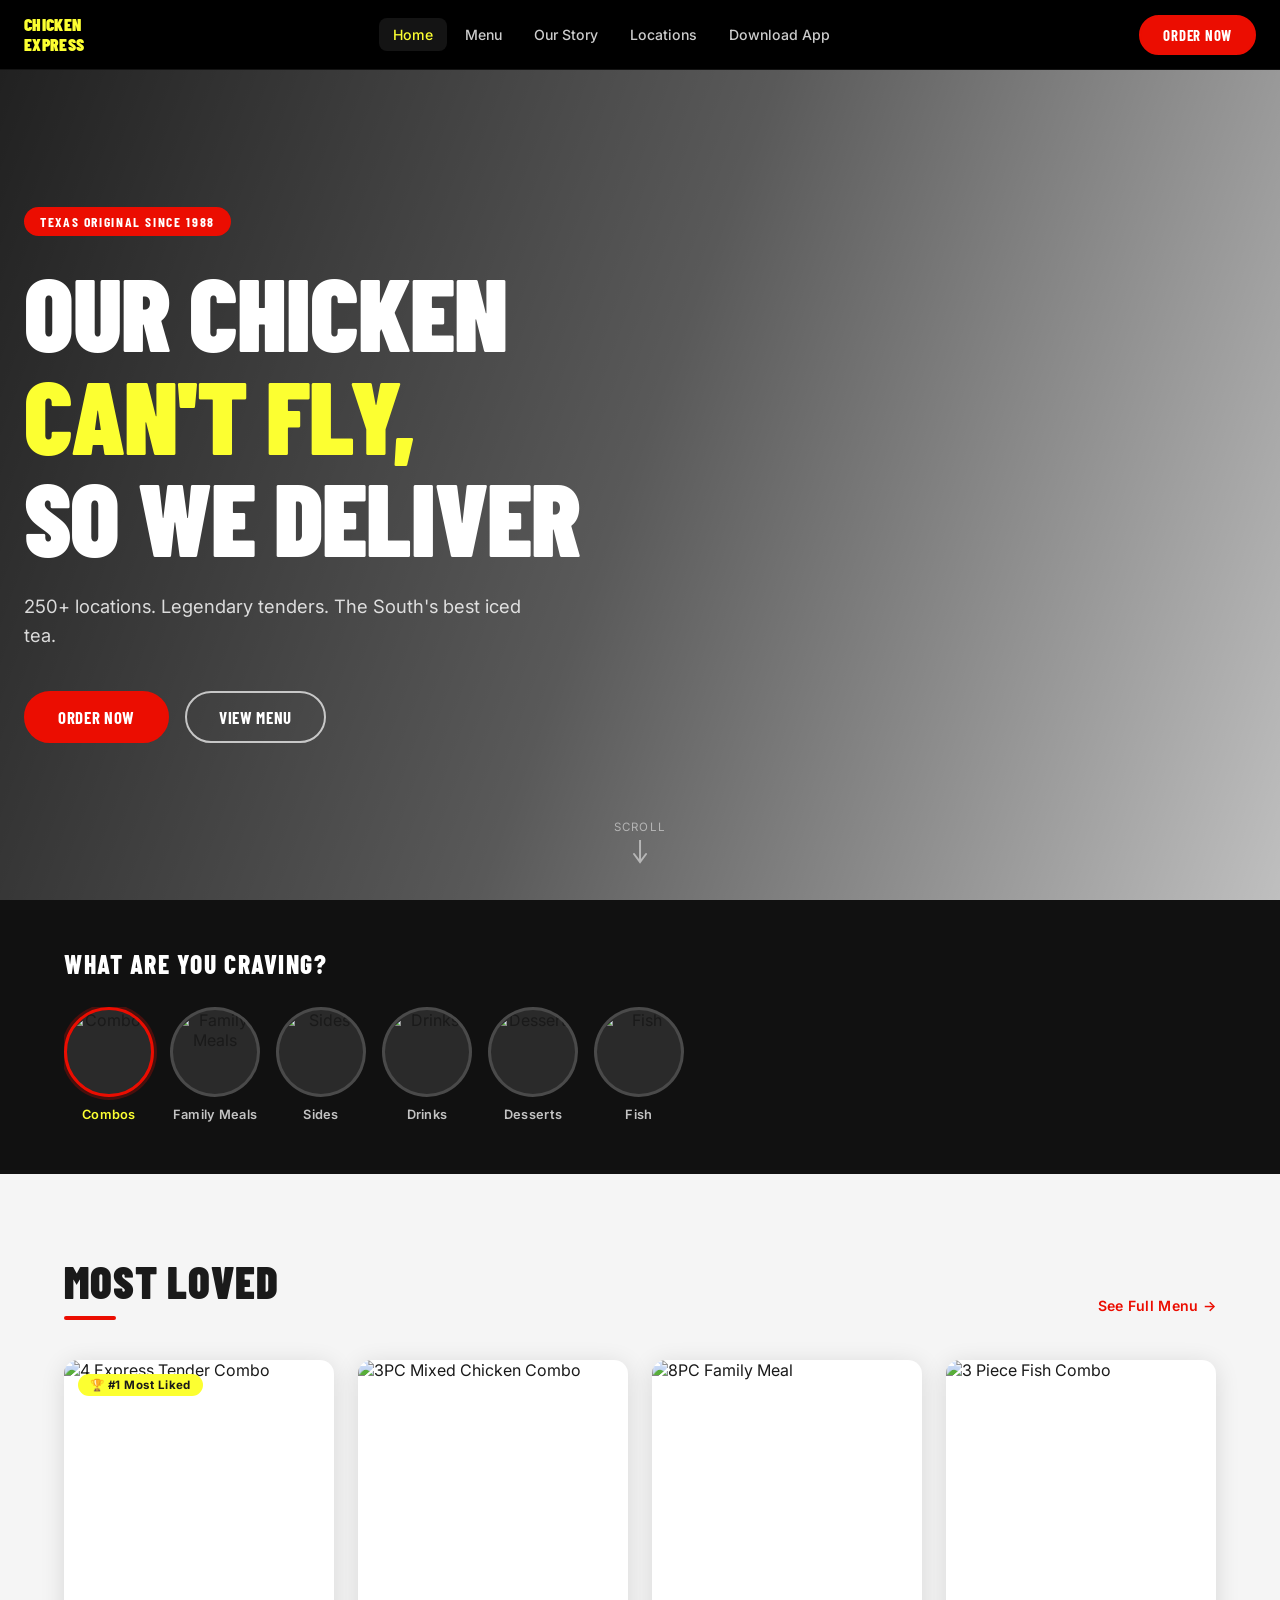
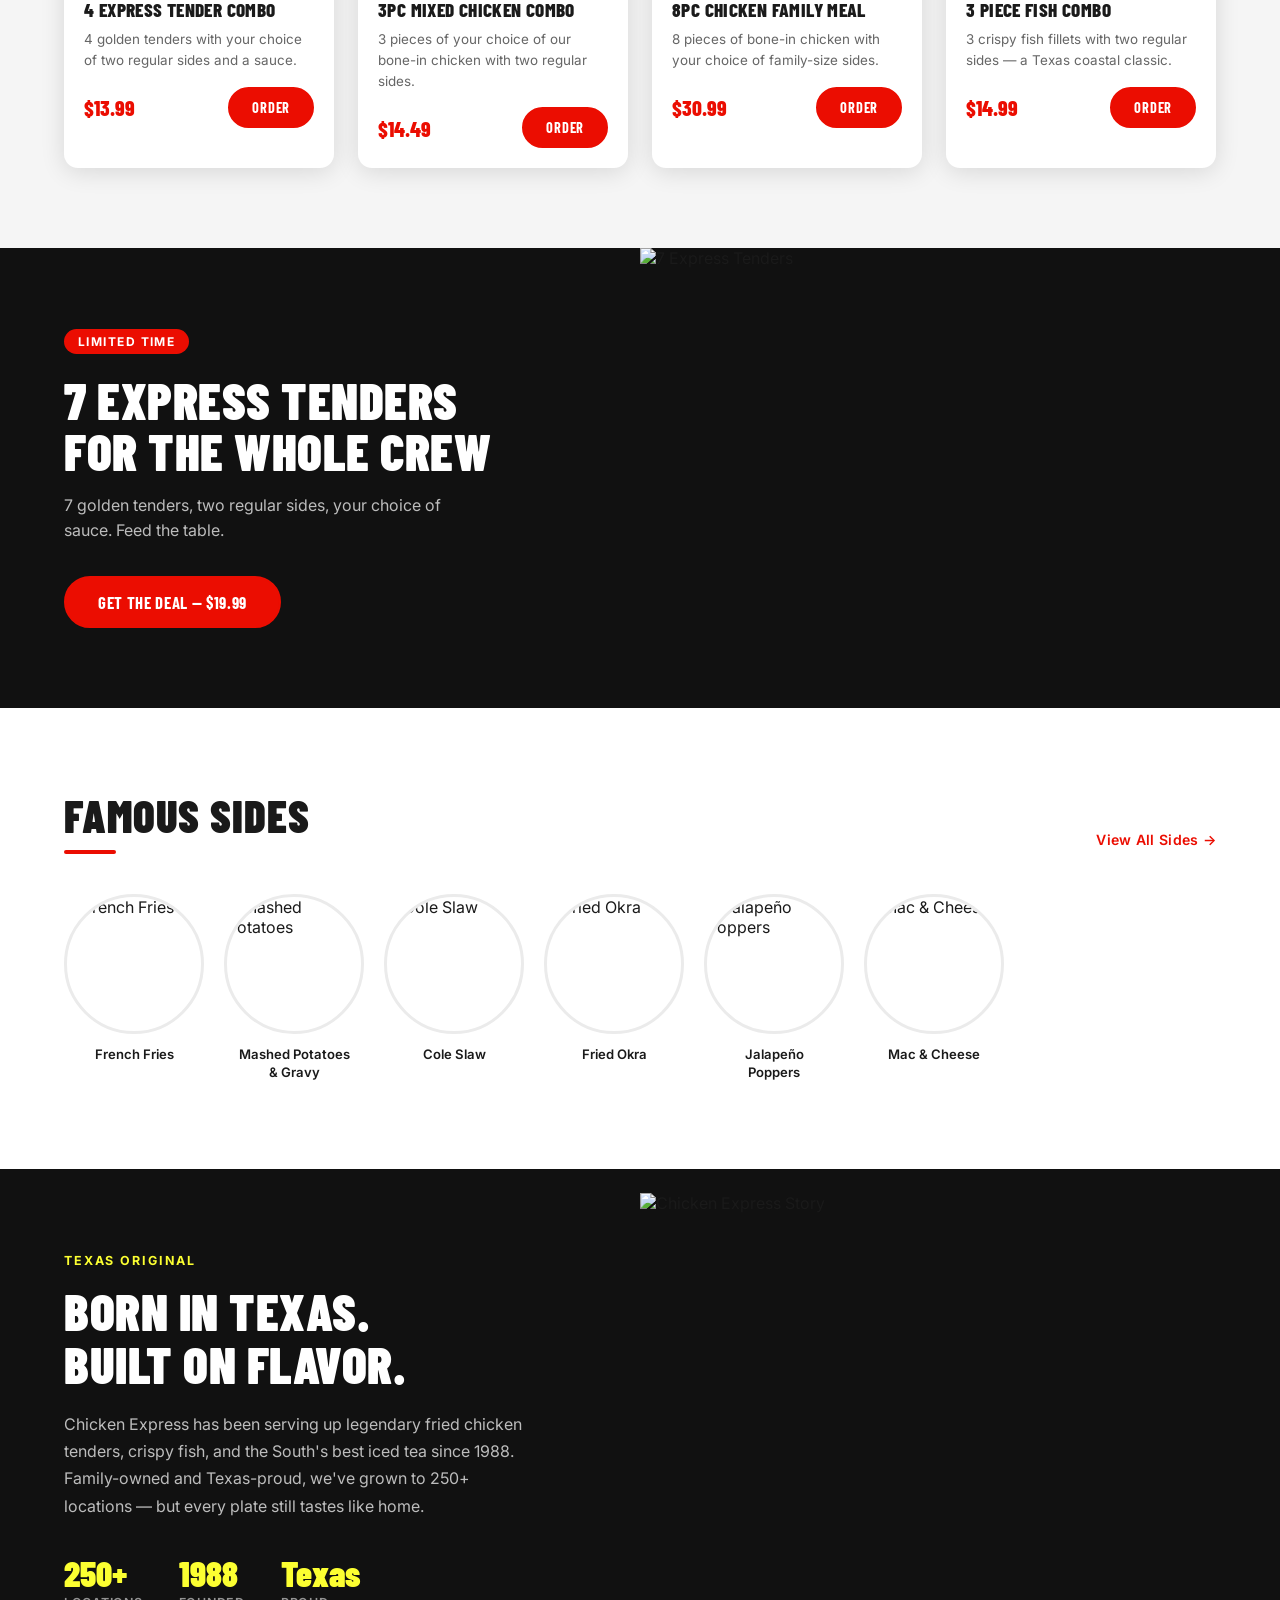
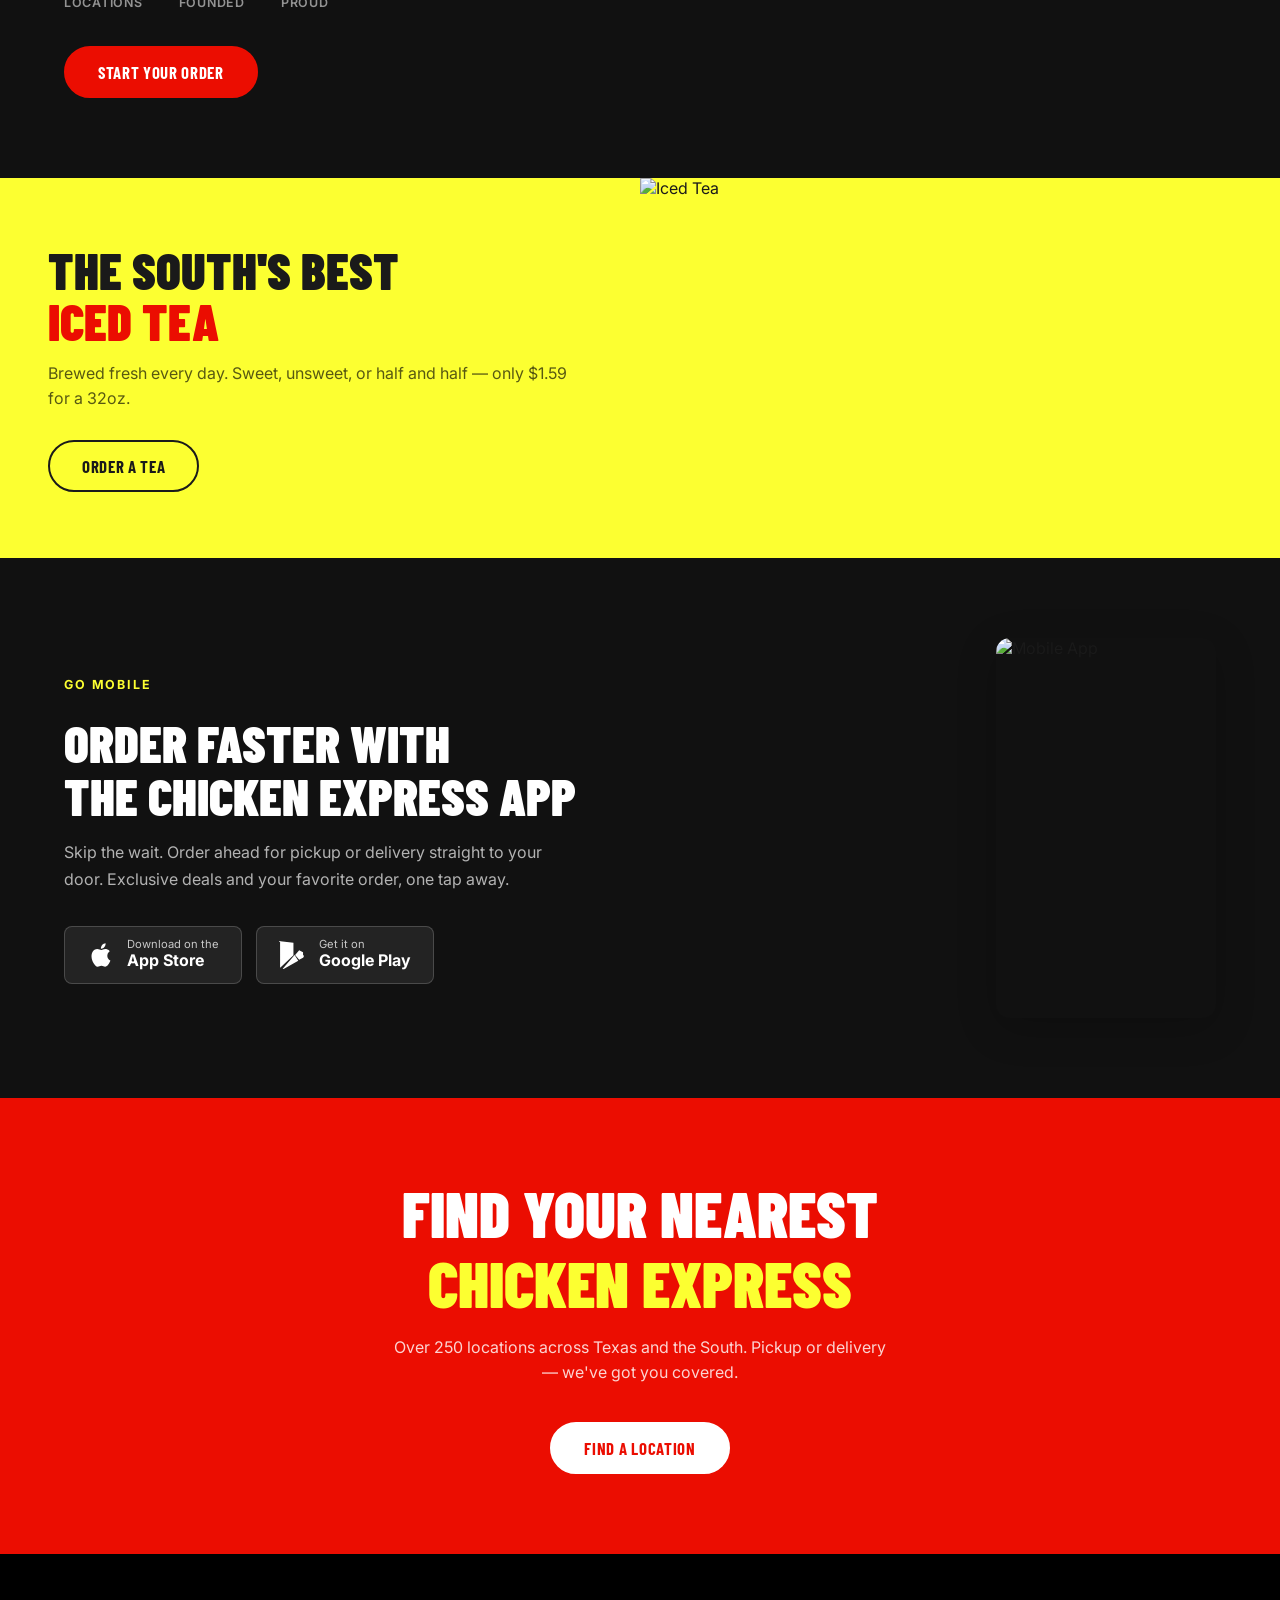
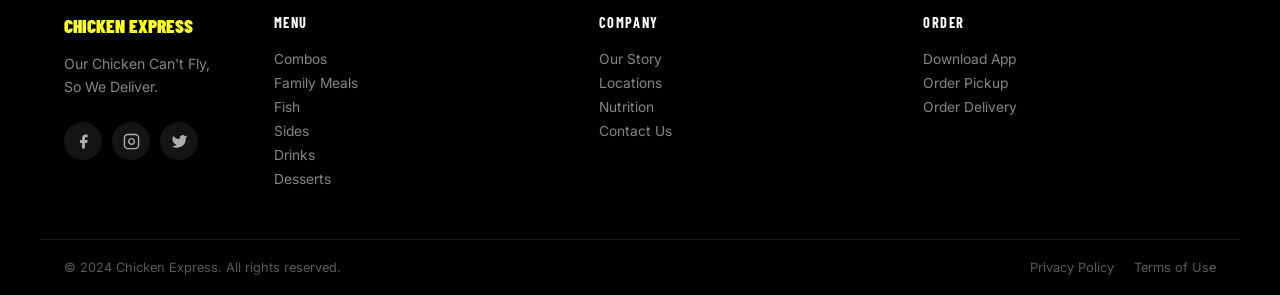
==== index.html @ 4babfed5 "Build Chicken Express redesign — KFC India-inspired UI Full 4-file project: index.html, menu.html, c" ====
<!DOCTYPE html>
<html lang="en">
<head>
  <meta charset="UTF-8" />
  <meta name="viewport" content="width=device-width, initial-scale=1.0" />
  <title>Chicken Express — Our Chicken Can't Fly, So We Deliver</title>
  <link rel="preconnect" href="https://fonts.googleapis.com" />
  <link rel="preconnect" href="https://fonts.gstatic.com" crossorigin />
  <link href="https://fonts.googleapis.com/css2?family=Barlow+Condensed:wght@400;600;700;800;900&family=Inter:wght@300;400;500;600;700&display=swap" rel="stylesheet" />
  <link rel="stylesheet" href="css/style.css" />
</head>
<body>

  <!-- NAVBAR -->
  <header class="navbar" id="navbar">
    <div class="nav-container">
      <a href="index.html" class="nav-logo">
        <img src="https://cdn.brandfetch.io/chickene.com/w/400/h/400/logo" alt="Chicken Express" onerror="this.outerHTML='<span class=\'logo-text\'>CHICKEN<br>EXPRESS</span>'" />
      </a>
      <nav class="nav-links" id="navLinks">
        <a href="index.html" class="nav-link active">Home</a>
        <a href="menu.html" class="nav-link">Menu</a>
        <a href="#story" class="nav-link">Our Story</a>
        <a href="#locations" class="nav-link">Locations</a>
        <a href="#app" class="nav-link">Download App</a>
      </nav>
      <div class="nav-actions">
        <a href="menu.html" class="btn-order">Order Now</a>
        <button class="hamburger" id="hamburger" aria-label="Open menu">
          <span></span><span></span><span></span>
        </button>
      </div>
    </div>
  </header>

  <!-- MOBILE MENU OVERLAY -->
  <div class="mobile-menu" id="mobileMenu">
    <button class="mobile-close" id="mobileClose">&#x2715;</button>
    <nav class="mobile-nav">
      <a href="index.html">Home</a>
      <a href="menu.html">Menu</a>
      <a href="#story">Our Story</a>
      <a href="#locations">Locations</a>
      <a href="#app">Download App</a>
      <a href="menu.html" class="mobile-order-btn">Order Now</a>
    </nav>
  </div>

  <!-- HERO -->
  <section class="hero">
    <div class="hero-bg">
      <img src="https://images.unsplash.com/photo-1626645738196-c2a7c87a8f58?w=1920&q=85&fit=crop" alt="Crispy Fried Chicken" />
      <div class="hero-overlay"></div>
    </div>
    <div class="hero-content">
      <span class="hero-badge">Texas Original Since 1988</span>
      <h1 class="hero-title">Our Chicken<br /><em>Can't Fly,</em><br />So We Deliver</h1>
      <p class="hero-sub">250+ locations. Legendary tenders. The South's best iced tea.</p>
      <div class="hero-ctas">
        <a href="menu.html" class="btn-primary">Order Now</a>
        <a href="menu.html" class="btn-outline">View Menu</a>
      </div>
    </div>
    <div class="hero-scroll-hint">
      <span>Scroll</span>
      <svg width="16" height="24" viewBox="0 0 16 24"><path d="M8 0v20M2 14l6 8 6-8" stroke="currentColor" stroke-width="2" fill="none" stroke-linecap="round"/></svg>
    </div>
  </section>

  <!-- CATEGORY STRIP -->
  <section class="category-strip">
    <div class="strip-inner">
      <h2 class="strip-heading">What Are You Craving?</h2>
      <div class="categories-scroll">
        <a href="menu.html#combos" class="cat-pill active">
          <div class="cat-img">
            <img src="https://images.unsplash.com/photo-1562802378-063ec186a863?w=120&h=120&fit=crop&q=80" alt="Combos" />
          </div>
          <span>Combos</span>
        </a>
        <a href="menu.html#family" class="cat-pill">
          <div class="cat-img">
            <img src="https://images.unsplash.com/photo-1615141982883-c7ad0e69fd62?w=120&h=120&fit=crop&q=80" alt="Family Meals" />
          </div>
          <span>Family Meals</span>
        </a>
        <a href="menu.html#sides" class="cat-pill">
          <div class="cat-img">
            <img src="https://images.unsplash.com/photo-1573080496219-bb080dd4f877?w=120&h=120&fit=crop&q=80" alt="Sides" />
          </div>
          <span>Sides</span>
        </a>
        <a href="menu.html#drinks" class="cat-pill">
          <div class="cat-img">
            <img src="https://images.unsplash.com/photo-1556679343-c7306c1976bc?w=120&h=120&fit=crop&q=80" alt="Drinks" />
          </div>
          <span>Drinks</span>
        </a>
        <a href="menu.html#desserts" class="cat-pill">
          <div class="cat-img">
            <img src="https://images.unsplash.com/photo-1558961363-fa8fdf82db35?w=120&h=120&fit=crop&q=80" alt="Desserts" />
          </div>
          <span>Desserts</span>
        </a>
        <a href="menu.html#fish" class="cat-pill">
          <div class="cat-img">
            <img src="https://images.unsplash.com/photo-1519984388953-d2406bc725e1?w=120&h=120&fit=crop&q=80" alt="Fish" />
          </div>
          <span>Fish</span>
        </a>
      </div>
    </div>
  </section>

  <!-- FEATURED ITEMS -->
  <section class="featured" id="featured">
    <div class="container">
      <div class="section-header">
        <h2 class="section-title">Most Loved</h2>
        <a href="menu.html" class="see-all">See Full Menu →</a>
      </div>
      <div class="items-grid">

        <div class="item-card">
          <div class="card-badge">🏆 #1 Most Liked</div>
          <div class="card-img-wrap">
            <img src="https://images.unsplash.com/photo-1562802378-063ec186a863?w=500&h=360&fit=crop&q=80" alt="4 Express Tender Combo" loading="lazy" />
          </div>
          <div class="card-body">
            <h3>4 Express Tender Combo</h3>
            <p>4 golden tenders with your choice of two regular sides and a sauce.</p>
            <div class="card-footer">
              <span class="price">$13.99</span>
              <a href="menu.html#combos" class="btn-add">Order</a>
            </div>
          </div>
        </div>

        <div class="item-card">
          <div class="card-img-wrap">
            <img src="https://images.unsplash.com/photo-1600891964092-4316c288032e?w=500&h=360&fit=crop&q=80" alt="3PC Mixed Chicken Combo" loading="lazy" />
          </div>
          <div class="card-body">
            <h3>3PC Mixed Chicken Combo</h3>
            <p>3 pieces of your choice of our bone-in chicken with two regular sides.</p>
            <div class="card-footer">
              <span class="price">$14.49</span>
              <a href="menu.html#combos" class="btn-add">Order</a>
            </div>
          </div>
        </div>

        <div class="item-card">
          <div class="card-img-wrap">
            <img src="https://images.unsplash.com/photo-1615141982883-c7ad0e69fd62?w=500&h=360&fit=crop&q=80" alt="8PC Family Meal" loading="lazy" />
          </div>
          <div class="card-body">
            <h3>8PC Chicken Family Meal</h3>
            <p>8 pieces of bone-in chicken with your choice of family-size sides.</p>
            <div class="card-footer">
              <span class="price">$30.99</span>
              <a href="menu.html#family" class="btn-add">Order</a>
            </div>
          </div>
        </div>

        <div class="item-card">
          <div class="card-img-wrap">
            <img src="https://images.unsplash.com/photo-1519984388953-d2406bc725e1?w=500&h=360&fit=crop&q=80" alt="3 Piece Fish Combo" loading="lazy" />
          </div>
          <div class="card-body">
            <h3>3 Piece Fish Combo</h3>
            <p>3 crispy fish fillets with two regular sides — a Texas coastal classic.</p>
            <div class="card-footer">
              <span class="price">$14.99</span>
              <a href="menu.html#fish" class="btn-add">Order</a>
            </div>
          </div>
        </div>

      </div>
    </div>
  </section>

  <!-- TENDER BANNER -->
  <section class="promo-banner">
    <div class="promo-inner">
      <div class="promo-text">
        <span class="promo-label">Limited Time</span>
        <h2>7 Express Tenders<br />for the whole crew</h2>
        <p>7 golden tenders, two regular sides, your choice of sauce. Feed the table.</p>
        <a href="menu.html#combos" class="btn-primary">Get the Deal — $19.99</a>
      </div>
      <div class="promo-img">
        <img src="https://images.unsplash.com/photo-1551782450-17144efb9c50?w=700&h=500&fit=crop&q=85" alt="7 Express Tenders" />
      </div>
    </div>
  </section>

  <!-- SIDES SPOTLIGHT -->
  <section class="sides-section" id="sides-spotlight">
    <div class="container">
      <div class="section-header">
        <h2 class="section-title">Famous Sides</h2>
        <a href="menu.html#sides" class="see-all">View All Sides →</a>
      </div>
      <div class="sides-scroll">
        <div class="side-card">
          <img src="https://images.unsplash.com/photo-1573080496219-bb080dd4f877?w=300&h=300&fit=crop&q=80" alt="French Fries" />
          <span>French Fries</span>
        </div>
        <div class="side-card">
          <img src="https://images.unsplash.com/photo-1574484284002-952d92456975?w=300&h=300&fit=crop&q=80" alt="Mashed Potatoes" />
          <span>Mashed Potatoes<br />&amp; Gravy</span>
        </div>
        <div class="side-card">
          <img src="https://images.unsplash.com/photo-1512058556646-c4da40fba323?w=300&h=300&fit=crop&q=80" alt="Cole Slaw" />
          <span>Cole Slaw</span>
        </div>
        <div class="side-card">
          <img src="https://images.unsplash.com/photo-1574926054530-4c87f5f6aaee?w=300&h=300&fit=crop&q=80" alt="Fried Okra" />
          <span>Fried Okra</span>
        </div>
        <div class="side-card">
          <img src="https://images.unsplash.com/photo-1568901346375-23c9450c58cd?w=300&h=300&fit=crop&q=80" alt="Jalapeño Poppers" />
          <span>Jalapeño<br />Poppers</span>
        </div>
        <div class="side-card">
          <img src="https://images.unsplash.com/photo-1551248429-40975aa4de74?w=300&h=300&fit=crop&q=80" alt="Mac & Cheese" />
          <span>Mac &amp; Cheese</span>
        </div>
      </div>
    </div>
  </section>

  <!-- OUR STORY -->
  <section class="story" id="story">
    <div class="story-inner">
      <div class="story-text">
        <span class="eyebrow">Texas Original</span>
        <h2>Born in Texas.<br />Built on Flavor.</h2>
        <p>Chicken Express has been serving up legendary fried chicken tenders, crispy fish, and the South's best iced tea since 1988. Family-owned and Texas-proud, we've grown to 250+ locations — but every plate still tastes like home.</p>
        <div class="story-stats">
          <div class="stat">
            <span class="stat-num">250+</span>
            <span class="stat-label">Locations</span>
          </div>
          <div class="stat">
            <span class="stat-num">1988</span>
            <span class="stat-label">Founded</span>
          </div>
          <div class="stat">
            <span class="stat-num">Texas</span>
            <span class="stat-label">Proud</span>
          </div>
        </div>
        <a href="menu.html" class="btn-primary">Start Your Order</a>
      </div>
      <div class="story-img">
        <img src="https://images.unsplash.com/photo-1626645738196-c2a7c87a8f58?w=700&h=800&fit=crop&q=85" alt="Chicken Express Story" />
      </div>
    </div>
  </section>

  <!-- ICED TEA BANNER -->
  <section class="tea-banner">
    <div class="tea-content">
      <h2>The South's Best<br /><span>Iced Tea</span></h2>
      <p>Brewed fresh every day. Sweet, unsweet, or half and half — only $1.59 for a 32oz.</p>
      <a href="menu.html#drinks" class="btn-outline-dark">Order a Tea</a>
    </div>
    <div class="tea-img">
      <img src="https://images.unsplash.com/photo-1556679343-c7306c1976bc?w=700&h=500&fit=crop&q=85" alt="Iced Tea" />
    </div>
  </section>

  <!-- DOWNLOAD APP -->
  <section class="app-section" id="app">
    <div class="container">
      <div class="app-inner">
        <div class="app-text">
          <span class="eyebrow">Go Mobile</span>
          <h2>Order Faster with<br />the Chicken Express App</h2>
          <p>Skip the wait. Order ahead for pickup or delivery straight to your door. Exclusive deals and your favorite order, one tap away.</p>
          <div class="app-badges">
            <a href="https://chickene.com/page/download-app" class="app-badge apple">
              <svg viewBox="0 0 24 24" fill="currentColor"><path d="M18.71 19.5c-.83 1.24-1.71 2.45-3.05 2.47-1.34.03-1.77-.79-3.29-.79-1.53 0-2 .77-3.27.82-1.31.05-2.3-1.32-3.14-2.53C4.25 17 2.94 12.45 4.7 9.39c.87-1.52 2.43-2.48 4.12-2.51 1.28-.02 2.5.87 3.29.87.78 0 2.26-1.07 3.8-.91.65.03 2.47.26 3.64 1.98-.09.06-2.17 1.28-2.15 3.81.03 3.02 2.65 4.03 2.68 4.04-.03.07-.42 1.44-1.38 2.83M13 3.5c.73-.83 1.94-1.46 2.94-1.5.13 1.17-.34 2.35-1.04 3.19-.69.85-1.83 1.51-2.95 1.42-.15-1.15.41-2.35 1.05-3.11z"/></svg>
              <div><small>Download on the</small><strong>App Store</strong></div>
            </a>
            <a href="https://chickene.com/page/download-app" class="app-badge google">
              <svg viewBox="0 0 24 24" fill="currentColor"><path d="M3.18 23.76c.37.2.8.21 1.19.03l12.16-6.95L13.37 12l-10.19 11.76zM20.6 9.7L17.3 7.84 13.81 12l3.49 4.16 3.3-1.89c.94-.54.94-1.99 0-2.57zM1.01 1.17C.96 1.35.93 1.55.93 1.77v20.46c0 .22.03.42.08.6L12.6 12 1.01 1.17zm11.37.25L1.19.21C.8.03.37.04 0 .24L12.38 12z"/></svg>
              <div><small>Get it on</small><strong>Google Play</strong></div>
            </a>
          </div>
        </div>
        <div class="app-img">
          <img src="https://images.unsplash.com/photo-1512941937669-90a1b58e7e9c?w=500&h=700&fit=crop&q=80" alt="Mobile App" />
        </div>
      </div>
    </div>
  </section>

  <!-- LOCATIONS STRIP -->
  <section class="locations-strip" id="locations">
    <div class="container">
      <h2>Find Your Nearest<br /><span>Chicken Express</span></h2>
      <p>Over 250 locations across Texas and the South. Pickup or delivery — we've got you covered.</p>
      <a href="https://chickene.com/" target="_blank" rel="noopener" class="btn-primary">Find a Location</a>
    </div>
  </section>

  <!-- FOOTER -->
  <footer class="footer">
    <div class="footer-inner">
      <div class="footer-brand">
        <img src="https://cdn.brandfetch.io/chickene.com/w/400/h/400/logo" alt="Chicken Express" class="footer-logo" onerror="this.outerHTML='<span class=\'footer-logo-text\'>CHICKEN EXPRESS</span>'" />
        <p>Our Chicken Can't Fly,<br />So We Deliver.</p>
        <div class="social-links">
          <a href="https://chickene.com/" aria-label="Facebook" target="_blank" rel="noopener">
            <svg viewBox="0 0 24 24" fill="currentColor"><path d="M18 2h-3a5 5 0 00-5 5v3H7v4h3v8h4v-8h3l1-4h-4V7a1 1 0 011-1h3z"/></svg>
          </a>
          <a href="https://chickene.com/" aria-label="Instagram" target="_blank" rel="noopener">
            <svg viewBox="0 0 24 24" fill="none" stroke="currentColor" stroke-width="2"><rect x="2" y="2" width="20" height="20" rx="5"/><path d="M16 11.37A4 4 0 1112.63 8 4 4 0 0116 11.37z"/><line x1="17.5" y1="6.5" x2="17.51" y2="6.5"/></svg>
          </a>
          <a href="https://chickene.com/" aria-label="Twitter" target="_blank" rel="noopener">
            <svg viewBox="0 0 24 24" fill="currentColor"><path d="M23 3a10.9 10.9 0 01-3.14 1.53 4.48 4.48 0 00-7.86 3v1A10.66 10.66 0 013 4s-4 9 5 13a11.64 11.64 0 01-7 2c9 5 20 0 20-11.5a4.5 4.5 0 00-.08-.83A7.72 7.72 0 0023 3z"/></svg>
          </a>
        </div>
      </div>
      <div class="footer-links">
        <div class="footer-col">
          <h4>Menu</h4>
          <a href="menu.html#combos">Combos</a>
          <a href="menu.html#family">Family Meals</a>
          <a href="menu.html#fish">Fish</a>
          <a href="menu.html#sides">Sides</a>
          <a href="menu.html#drinks">Drinks</a>
          <a href="menu.html#desserts">Desserts</a>
        </div>
        <div class="footer-col">
          <h4>Company</h4>
          <a href="https://chickene.com/page/our-story" target="_blank" rel="noopener">Our Story</a>
          <a href="https://chickene.com/" target="_blank" rel="noopener">Locations</a>
          <a href="https://chickene.com/page/nutrition" target="_blank" rel="noopener">Nutrition</a>
          <a href="https://chickene.com/page/contact" target="_blank" rel="noopener">Contact Us</a>
        </div>
        <div class="footer-col">
          <h4>Order</h4>
          <a href="https://chickene.com/page/download-app" target="_blank" rel="noopener">Download App</a>
          <a href="https://chickene.com/" target="_blank" rel="noopener">Order Pickup</a>
          <a href="https://chickene.com/" target="_blank" rel="noopener">Order Delivery</a>
        </div>
      </div>
    </div>
    <div class="footer-bottom">
      <p>&copy; 2024 Chicken Express. All rights reserved.</p>
      <div class="footer-legal">
        <a href="https://chickene.com/" target="_blank" rel="noopener">Privacy Policy</a>
        <a href="https://chickene.com/" target="_blank" rel="noopener">Terms of Use</a>
      </div>
    </div>
  </footer>

  <script src="js/main.js"></script>
</body>
</html>
---- css/style.css ----
/* ============================================================
   CHICKEN EXPRESS — KFC India-Inspired Redesign
   Colors: #EB0D01 (red) · #FCFF31 (yellow) · #000 · #fff
   Fonts: Barlow Condensed (headings) · Inter (body)
   ============================================================ */

/* --- RESET & BASE --- */
*, *::before, *::after { box-sizing: border-box; margin: 0; padding: 0; }

:root {
  --red:        #EB0D01;
  --red-dark:   #C50A00;
  --yellow:     #FCFF31;
  --black:      #000000;
  --dark:       #111111;
  --dark-card:  #1C1C1C;
  --mid-dark:   #2A2A2A;
  --gray-bg:    #F5F5F5;
  --light-gray: #EBEBEB;
  --white:      #FFFFFF;
  --text-main:  #1A1A1A;
  --text-muted: #666666;
  --nav-h:      70px;
  --cat-nav-h:  62px;
  --radius:     14px;
  --radius-sm:  8px;
  --shadow:     0 4px 24px rgba(0,0,0,0.12);
  --shadow-lg:  0 10px 40px rgba(0,0,0,0.20);
  --transition: 0.28s cubic-bezier(0.4,0,0.2,1);
}

html { scroll-behavior: smooth; font-size: 16px; }

body {
  font-family: 'Inter', sans-serif;
  background: var(--white);
  color: var(--text-main);
  overflow-x: hidden;
}

img { display: block; max-width: 100%; }
a  { text-decoration: none; color: inherit; }
button { cursor: pointer; border: none; background: none; font-family: inherit; }

.container {
  max-width: 1200px;
  margin: 0 auto;
  padding: 0 24px;
}

/* ============================================================
   BUTTONS
   ============================================================ */
.btn-primary {
  display: inline-flex;
  align-items: center;
  gap: 8px;
  background: var(--red);
  color: var(--white);
  font-family: 'Barlow Condensed', sans-serif;
  font-size: 1.05rem;
  font-weight: 700;
  letter-spacing: 0.04em;
  text-transform: uppercase;
  padding: 14px 32px;
  border-radius: 50px;
  border: 2px solid var(--red);
  transition: background var(--transition), transform var(--transition), box-shadow var(--transition);
}
.btn-primary:hover {
  background: var(--red-dark);
  border-color: var(--red-dark);
  transform: translateY(-2px);
  box-shadow: 0 8px 24px rgba(235,13,1,0.35);
}

.btn-outline {
  display: inline-flex;
  align-items: center;
  background: transparent;
  color: var(--white);
  font-family: 'Barlow Condensed', sans-serif;
  font-size: 1.05rem;
  font-weight: 700;
  letter-spacing: 0.04em;
  text-transform: uppercase;
  padding: 14px 32px;
  border-radius: 50px;
  border: 2px solid rgba(255,255,255,0.7);
  transition: all var(--transition);
}
.btn-outline:hover {
  background: rgba(255,255,255,0.12);
  border-color: var(--white);
  transform: translateY(-2px);
}

.btn-outline-dark {
  display: inline-flex;
  align-items: center;
  background: transparent;
  color: var(--text-main);
  font-family: 'Barlow Condensed', sans-serif;
  font-size: 1.05rem;
  font-weight: 700;
  letter-spacing: 0.04em;
  text-transform: uppercase;
  padding: 14px 32px;
  border-radius: 50px;
  border: 2px solid var(--text-main);
  transition: all var(--transition);
}
.btn-outline-dark:hover {
  background: var(--text-main);
  color: var(--white);
  transform: translateY(-2px);
}

.btn-add {
  display: inline-flex;
  align-items: center;
  justify-content: center;
  background: var(--red);
  color: var(--white);
  font-family: 'Barlow Condensed', sans-serif;
  font-size: 0.9rem;
  font-weight: 700;
  letter-spacing: 0.05em;
  text-transform: uppercase;
  padding: 10px 22px;
  border-radius: 50px;
  border: 2px solid var(--red);
  transition: all var(--transition);
}
.btn-add:hover {
  background: var(--red-dark);
  border-color: var(--red-dark);
  transform: translateY(-1px);
}

/* ============================================================
   NAVBAR
   ============================================================ */
.navbar {
  position: fixed;
  top: 0; left: 0; right: 0;
  z-index: 1000;
  height: var(--nav-h);
  background: var(--black);
  border-bottom: 1px solid rgba(255,255,255,0.08);
  transition: box-shadow var(--transition), background var(--transition);
}
.navbar.scrolled {
  background: rgba(0,0,0,0.97);
  backdrop-filter: blur(12px);
  box-shadow: 0 2px 20px rgba(0,0,0,0.5);
}

.nav-container {
  max-width: 1280px;
  margin: 0 auto;
  padding: 0 24px;
  height: 100%;
  display: flex;
  align-items: center;
  justify-content: space-between;
  gap: 24px;
}

.nav-logo {
  flex-shrink: 0;
  display: flex;
  align-items: center;
}
.nav-logo img {
  height: 46px;
  width: auto;
  object-fit: contain;
}
.logo-text {
  font-family: 'Barlow Condensed', sans-serif;
  font-size: 1.1rem;
  font-weight: 900;
  color: var(--yellow);
  line-height: 1.1;
  letter-spacing: 0.02em;
}

.nav-links {
  display: flex;
  align-items: center;
  gap: 4px;
}
.nav-link {
  color: rgba(255,255,255,0.80);
  font-size: 0.88rem;
  font-weight: 500;
  padding: 8px 14px;
  border-radius: var(--radius-sm);
  transition: color var(--transition), background var(--transition);
  white-space: nowrap;
}
.nav-link:hover,
.nav-link.active {
  color: var(--white);
  background: rgba(255,255,255,0.08);
}
.nav-link.active { color: var(--yellow); }

.nav-actions { display: flex; align-items: center; gap: 12px; }

.btn-order {
  background: var(--red);
  color: var(--white);
  font-family: 'Barlow Condensed', sans-serif;
  font-size: 0.92rem;
  font-weight: 700;
  letter-spacing: 0.05em;
  text-transform: uppercase;
  padding: 9px 22px;
  border-radius: 50px;
  border: 2px solid var(--red);
  transition: all var(--transition);
  white-space: nowrap;
}
.btn-order:hover {
  background: var(--red-dark);
  border-color: var(--red-dark);
  transform: translateY(-1px);
  box-shadow: 0 4px 16px rgba(235,13,1,0.4);
}

.hamburger {
  display: none;
  flex-direction: column;
  gap: 5px;
  padding: 6px;
  cursor: pointer;
}
.hamburger span {
  display: block;
  width: 22px;
  height: 2px;
  background: var(--white);
  border-radius: 2px;
  transition: all var(--transition);
}
.hamburger.open span:nth-child(1) { transform: translateY(7px) rotate(45deg); }
.hamburger.open span:nth-child(2) { opacity: 0; }
.hamburger.open span:nth-child(3) { transform: translateY(-7px) rotate(-45deg); }

/* ============================================================
   MOBILE MENU
   ============================================================ */
.mobile-menu {
  position: fixed;
  inset: 0;
  background: var(--black);
  z-index: 999;
  display: flex;
  flex-direction: column;
  align-items: center;
  justify-content: center;
  opacity: 0;
  pointer-events: none;
  transform: translateY(-20px);
  transition: all var(--transition);
}
.mobile-menu.open {
  opacity: 1;
  pointer-events: all;
  transform: none;
}
.mobile-close {
  position: absolute;
  top: 20px; right: 24px;
  color: var(--white);
  font-size: 1.6rem;
  padding: 8px;
  background: rgba(255,255,255,0.1);
  border-radius: 50%;
  width: 44px; height: 44px;
  display: flex; align-items: center; justify-content: center;
  transition: background var(--transition);
}
.mobile-close:hover { background: rgba(255,255,255,0.2); }

.mobile-nav {
  display: flex;
  flex-direction: column;
  align-items: center;
  gap: 8px;
  width: 100%;
  padding: 0 32px;
}
.mobile-nav a {
  width: 100%;
  text-align: center;
  color: rgba(255,255,255,0.85);
  font-family: 'Barlow Condensed', sans-serif;
  font-size: 1.8rem;
  font-weight: 700;
  letter-spacing: 0.03em;
  padding: 14px;
  border-radius: var(--radius-sm);
  transition: color var(--transition), background var(--transition);
}
.mobile-nav a:hover { color: var(--yellow); }
.mobile-order-btn {
  background: var(--red) !important;
  color: var(--white) !important;
  border-radius: 50px !important;
  margin-top: 12px !important;
}
.mobile-order-btn:hover { background: var(--red-dark) !important; }

/* ============================================================
   HERO
   ============================================================ */
.hero {
  position: relative;
  min-height: 100vh;
  display: flex;
  align-items: center;
  overflow: hidden;
}
.hero-bg {
  position: absolute;
  inset: 0;
}
.hero-bg img {
  width: 100%; height: 100%;
  object-fit: cover;
  object-position: center;
  transform: scale(1.04);
  transition: transform 8s ease;
}
.hero:hover .hero-bg img { transform: scale(1.0); }
.hero-overlay {
  position: absolute;
  inset: 0;
  background: linear-gradient(
    110deg,
    rgba(0,0,0,0.88) 0%,
    rgba(0,0,0,0.65) 50%,
    rgba(0,0,0,0.25) 100%
  );
}

.hero-content {
  position: relative;
  z-index: 2;
  max-width: 1280px;
  margin: 0 auto;
  padding: calc(var(--nav-h) + 60px) 24px 80px;
  width: 100%;
}

.hero-badge {
  display: inline-flex;
  align-items: center;
  gap: 8px;
  background: var(--red);
  color: var(--white);
  font-family: 'Barlow Condensed', sans-serif;
  font-size: 0.85rem;
  font-weight: 700;
  letter-spacing: 0.12em;
  text-transform: uppercase;
  padding: 6px 16px;
  border-radius: 50px;
  margin-bottom: 24px;
  animation: fadeSlideUp 0.7s ease both;
}

.hero-title {
  font-family: 'Barlow Condensed', sans-serif;
  font-size: clamp(3.2rem, 8vw, 7rem);
  font-weight: 900;
  color: var(--white);
  line-height: 1.0;
  letter-spacing: -0.01em;
  text-transform: uppercase;
  margin-bottom: 24px;
  max-width: 680px;
  animation: fadeSlideUp 0.7s 0.15s ease both;
}
.hero-title em {
  color: var(--yellow);
  font-style: normal;
}

.hero-sub {
  font-size: 1.15rem;
  color: rgba(255,255,255,0.82);
  max-width: 500px;
  line-height: 1.6;
  margin-bottom: 40px;
  animation: fadeSlideUp 0.7s 0.28s ease both;
}

.hero-ctas {
  display: flex;
  align-items: center;
  gap: 16px;
  flex-wrap: wrap;
  animation: fadeSlideUp 0.7s 0.4s ease both;
}

.hero-scroll-hint {
  position: absolute;
  bottom: 36px;
  left: 50%;
  transform: translateX(-50%);
  display: flex;
  flex-direction: column;
  align-items: center;
  gap: 6px;
  color: rgba(255,255,255,0.5);
  font-size: 0.72rem;
  letter-spacing: 0.1em;
  text-transform: uppercase;
  animation: bounce 2s infinite 1.5s;
}

/* ============================================================
   CATEGORY STRIP
   ============================================================ */
.category-strip {
  background: var(--dark);
  padding: 48px 0;
}
.strip-inner {
  max-width: 1200px;
  margin: 0 auto;
  padding: 0 24px;
}
.strip-heading {
  font-family: 'Barlow Condensed', sans-serif;
  font-size: 1.6rem;
  font-weight: 800;
  color: var(--white);
  text-transform: uppercase;
  letter-spacing: 0.06em;
  margin-bottom: 28px;
}

.categories-scroll {
  display: flex;
  gap: 16px;
  overflow-x: auto;
  scrollbar-width: none;
  -webkit-overflow-scrolling: touch;
  padding-bottom: 4px;
}
.categories-scroll::-webkit-scrollbar { display: none; }

.cat-pill {
  display: flex;
  flex-direction: column;
  align-items: center;
  gap: 10px;
  text-align: center;
  flex-shrink: 0;
  cursor: pointer;
  transition: transform var(--transition);
}
.cat-pill:hover { transform: translateY(-4px); }

.cat-img {
  width: 90px;
  height: 90px;
  border-radius: 50%;
  overflow: hidden;
  border: 3px solid rgba(255,255,255,0.15);
  transition: border-color var(--transition), box-shadow var(--transition);
  background: var(--mid-dark);
}
.cat-img img {
  width: 100%; height: 100%;
  object-fit: cover;
  transition: transform var(--transition);
}
.cat-pill:hover .cat-img img { transform: scale(1.08); }

.cat-pill.active .cat-img,
.cat-pill:hover .cat-img {
  border-color: var(--red);
  box-shadow: 0 0 0 3px rgba(235,13,1,0.25);
}

.cat-pill span {
  font-size: 0.8rem;
  font-weight: 600;
  color: rgba(255,255,255,0.75);
  white-space: nowrap;
  letter-spacing: 0.02em;
  transition: color var(--transition);
}
.cat-pill.active span,
.cat-pill:hover span { color: var(--yellow); }

/* ============================================================
   FEATURED SECTION
   ============================================================ */
.featured {
  background: var(--gray-bg);
  padding: 80px 0;
}

.section-header {
  display: flex;
  align-items: flex-end;
  justify-content: space-between;
  margin-bottom: 40px;
  flex-wrap: wrap;
  gap: 12px;
}
.section-title {
  font-family: 'Barlow Condensed', sans-serif;
  font-size: clamp(2rem, 4vw, 2.8rem);
  font-weight: 900;
  color: var(--text-main);
  text-transform: uppercase;
  letter-spacing: 0.02em;
  position: relative;
}
.section-title::after {
  content: '';
  display: block;
  width: 52px;
  height: 4px;
  background: var(--red);
  margin-top: 8px;
  border-radius: 2px;
}
.see-all {
  font-size: 0.88rem;
  font-weight: 600;
  color: var(--red);
  letter-spacing: 0.02em;
  transition: color var(--transition);
  padding-bottom: 6px;
}
.see-all:hover { color: var(--red-dark); }

.items-grid {
  display: grid;
  grid-template-columns: repeat(4, 1fr);
  gap: 24px;
}

.item-card {
  background: var(--white);
  border-radius: var(--radius);
  overflow: hidden;
  box-shadow: var(--shadow);
  position: relative;
  transition: transform var(--transition), box-shadow var(--transition);
}
.item-card:hover {
  transform: translateY(-6px);
  box-shadow: var(--shadow-lg);
}
.card-badge {
  position: absolute;
  top: 14px; left: 14px;
  z-index: 2;
  background: var(--yellow);
  color: var(--text-main);
  font-size: 0.72rem;
  font-weight: 700;
  letter-spacing: 0.04em;
  padding: 4px 12px;
  border-radius: 50px;
}
.card-img-wrap {
  height: 220px;
  overflow: hidden;
}
.card-img-wrap img {
  width: 100%; height: 100%;
  object-fit: cover;
  transition: transform 0.5s ease;
}
.item-card:hover .card-img-wrap img { transform: scale(1.06); }

.card-body {
  padding: 18px 20px 20px;
}
.card-body h3 {
  font-family: 'Barlow Condensed', sans-serif;
  font-size: 1.2rem;
  font-weight: 800;
  color: var(--text-main);
  margin-bottom: 8px;
  text-transform: uppercase;
  letter-spacing: 0.02em;
}
.card-body p {
  font-size: 0.84rem;
  color: var(--text-muted);
  line-height: 1.55;
  margin-bottom: 16px;
}
.card-footer {
  display: flex;
  align-items: center;
  justify-content: space-between;
}
.price {
  font-family: 'Barlow Condensed', sans-serif;
  font-size: 1.35rem;
  font-weight: 800;
  color: var(--red);
}

/* ============================================================
   PROMO BANNER
   ============================================================ */
.promo-banner {
  background: var(--dark);
  overflow: hidden;
}
.promo-inner {
  max-width: 1200px;
  margin: 0 auto;
  padding: 0 24px;
  display: grid;
  grid-template-columns: 1fr 1fr;
  align-items: center;
  min-height: 460px;
}
.promo-text {
  padding: 60px 48px 60px 0;
}
.promo-label {
  display: inline-block;
  background: var(--red);
  color: var(--white);
  font-size: 0.75rem;
  font-weight: 700;
  letter-spacing: 0.12em;
  text-transform: uppercase;
  padding: 5px 14px;
  border-radius: 50px;
  margin-bottom: 20px;
}
.promo-text h2 {
  font-family: 'Barlow Condensed', sans-serif;
  font-size: clamp(2.4rem, 4vw, 3.4rem);
  font-weight: 900;
  color: var(--white);
  text-transform: uppercase;
  line-height: 1.0;
  letter-spacing: 0.01em;
  margin-bottom: 16px;
}
.promo-text p {
  color: rgba(255,255,255,0.72);
  line-height: 1.6;
  margin-bottom: 32px;
  max-width: 400px;
}
.promo-img {
  height: 460px;
  overflow: hidden;
}
.promo-img img {
  width: 100%; height: 100%;
  object-fit: cover;
}

/* ============================================================
   SIDES SECTION
   ============================================================ */
.sides-section {
  background: var(--white);
  padding: 80px 0;
}
.sides-scroll {
  display: flex;
  gap: 20px;
  overflow-x: auto;
  scrollbar-width: none;
  padding-bottom: 8px;
  -webkit-overflow-scrolling: touch;
}
.sides-scroll::-webkit-scrollbar { display: none; }

.side-card {
  display: flex;
  flex-direction: column;
  align-items: center;
  gap: 12px;
  flex-shrink: 0;
  cursor: default;
}
.side-card img {
  width: 140px;
  height: 140px;
  border-radius: 50%;
  object-fit: cover;
  border: 3px solid var(--light-gray);
  transition: border-color var(--transition), transform var(--transition);
}
.side-card:hover img {
  border-color: var(--red);
  transform: scale(1.05);
}
.side-card span {
  font-size: 0.82rem;
  font-weight: 600;
  color: var(--text-main);
  text-align: center;
  line-height: 1.3;
}

/* ============================================================
   STORY SECTION
   ============================================================ */
.story {
  background: var(--dark);
  overflow: hidden;
}
.story-inner {
  max-width: 1200px;
  margin: 0 auto;
  padding: 0 24px;
  display: grid;
  grid-template-columns: 1fr 1fr;
  align-items: center;
  min-height: 560px;
}
.story-text {
  padding: 80px 64px 80px 0;
}
.eyebrow {
  display: inline-block;
  font-size: 0.78rem;
  font-weight: 700;
  letter-spacing: 0.15em;
  text-transform: uppercase;
  color: var(--yellow);
  margin-bottom: 16px;
}
.story-text h2 {
  font-family: 'Barlow Condensed', sans-serif;
  font-size: clamp(2.4rem, 4vw, 3.6rem);
  font-weight: 900;
  color: var(--white);
  line-height: 1.05;
  text-transform: uppercase;
  letter-spacing: 0.01em;
  margin-bottom: 20px;
}
.story-text p {
  color: rgba(255,255,255,0.72);
  line-height: 1.7;
  max-width: 460px;
  margin-bottom: 36px;
}
.story-stats {
  display: flex;
  gap: 36px;
  margin-bottom: 36px;
  flex-wrap: wrap;
}
.stat { display: flex; flex-direction: column; }
.stat-num {
  font-family: 'Barlow Condensed', sans-serif;
  font-size: 2.2rem;
  font-weight: 900;
  color: var(--yellow);
  line-height: 1;
}
.stat-label {
  font-size: 0.78rem;
  font-weight: 600;
  color: rgba(255,255,255,0.55);
  letter-spacing: 0.06em;
  text-transform: uppercase;
  margin-top: 4px;
}
.story-img {
  height: 560px;
  overflow: hidden;
}
.story-img img {
  width: 100%; height: 100%;
  object-fit: cover;
}

/* ============================================================
   TEA BANNER
   ============================================================ */
.tea-banner {
  background: var(--yellow);
  display: grid;
  grid-template-columns: 1fr 1fr;
  overflow: hidden;
  min-height: 380px;
}
.tea-content {
  padding: 64px 48px;
  display: flex;
  flex-direction: column;
  justify-content: center;
  align-items: flex-start;
}
.tea-content h2 {
  font-family: 'Barlow Condensed', sans-serif;
  font-size: clamp(2rem, 4vw, 3.2rem);
  font-weight: 900;
  color: var(--text-main);
  text-transform: uppercase;
  line-height: 1.0;
  margin-bottom: 14px;
}
.tea-content h2 span { color: var(--red); }
.tea-content p {
  color: rgba(0,0,0,0.65);
  margin-bottom: 28px;
  line-height: 1.6;
}
.tea-img {
  overflow: hidden;
}
.tea-img img {
  width: 100%; height: 100%;
  object-fit: cover;
}

/* ============================================================
   APP SECTION
   ============================================================ */
.app-section {
  background: var(--dark);
  padding: 80px 0;
}
.app-inner {
  display: grid;
  grid-template-columns: 1fr auto;
  gap: 60px;
  align-items: center;
}
.app-text h2 {
  font-family: 'Barlow Condensed', sans-serif;
  font-size: clamp(2rem, 4vw, 3.2rem);
  font-weight: 900;
  color: var(--white);
  text-transform: uppercase;
  line-height: 1.05;
  margin-bottom: 16px;
  margin-top: 8px;
}
.app-text p {
  color: rgba(255,255,255,0.68);
  line-height: 1.7;
  max-width: 480px;
  margin-bottom: 32px;
}
.app-badges { display: flex; gap: 14px; flex-wrap: wrap; }
.app-badge {
  display: flex;
  align-items: center;
  gap: 12px;
  background: rgba(255,255,255,0.08);
  border: 1.5px solid rgba(255,255,255,0.18);
  border-radius: var(--radius-sm);
  padding: 12px 22px;
  color: var(--white);
  transition: background var(--transition), border-color var(--transition);
}
.app-badge:hover {
  background: rgba(255,255,255,0.14);
  border-color: rgba(255,255,255,0.35);
}
.app-badge svg { width: 28px; height: 28px; flex-shrink: 0; }
.app-badge small { display: block; font-size: 0.7rem; opacity: 0.75; line-height: 1; }
.app-badge strong { display: block; font-size: 1rem; font-weight: 700; line-height: 1.3; }
.app-img {
  width: 220px;
  height: 380px;
  overflow: hidden;
  border-radius: var(--radius);
  box-shadow: var(--shadow-lg);
}
.app-img img { width: 100%; height: 100%; object-fit: cover; }

/* ============================================================
   LOCATIONS STRIP
   ============================================================ */
.locations-strip {
  background: var(--red);
  padding: 80px 24px;
  text-align: center;
}
.locations-strip h2 {
  font-family: 'Barlow Condensed', sans-serif;
  font-size: clamp(2.2rem, 5vw, 4rem);
  font-weight: 900;
  color: var(--white);
  text-transform: uppercase;
  line-height: 1.1;
  margin-bottom: 16px;
}
.locations-strip h2 span { color: var(--yellow); }
.locations-strip p {
  color: rgba(255,255,255,0.82);
  max-width: 500px;
  margin: 0 auto 36px;
  line-height: 1.6;
}
.locations-strip .btn-primary {
  background: var(--white);
  color: var(--red);
  border-color: var(--white);
}
.locations-strip .btn-primary:hover {
  background: var(--yellow);
  border-color: var(--yellow);
  color: var(--text-main);
}

/* ============================================================
   FOOTER
   ============================================================ */
.footer {
  background: var(--black);
  padding: 60px 0 0;
}
.footer-inner {
  max-width: 1200px;
  margin: 0 auto;
  padding: 0 24px 48px;
  display: grid;
  grid-template-columns: auto 1fr;
  gap: 64px;
  align-items: start;
}
.footer-brand {
  max-width: 240px;
}
.footer-logo {
  height: 52px;
  width: auto;
  object-fit: contain;
  margin-bottom: 16px;
}
.footer-logo-text {
  font-family: 'Barlow Condensed', sans-serif;
  font-size: 1.2rem;
  font-weight: 900;
  color: var(--yellow);
  display: block;
  margin-bottom: 16px;
}
.footer-brand p {
  color: rgba(255,255,255,0.52);
  font-size: 0.88rem;
  line-height: 1.6;
  margin-bottom: 24px;
}
.social-links { display: flex; gap: 10px; }
.social-links a {
  width: 38px; height: 38px;
  display: flex; align-items: center; justify-content: center;
  background: rgba(255,255,255,0.08);
  border-radius: 50%;
  color: rgba(255,255,255,0.65);
  transition: background var(--transition), color var(--transition);
}
.social-links a:hover { background: var(--red); color: var(--white); }
.social-links svg { width: 17px; height: 17px; }

.footer-links {
  display: grid;
  grid-template-columns: repeat(3, 1fr);
  gap: 32px;
}
.footer-col h4 {
  font-family: 'Barlow Condensed', sans-serif;
  font-size: 0.9rem;
  font-weight: 700;
  letter-spacing: 0.1em;
  text-transform: uppercase;
  color: var(--white);
  margin-bottom: 16px;
}
.footer-col a {
  display: block;
  font-size: 0.86rem;
  color: rgba(255,255,255,0.52);
  padding: 4px 0;
  transition: color var(--transition);
}
.footer-col a:hover { color: var(--yellow); }

.footer-bottom {
  border-top: 1px solid rgba(255,255,255,0.08);
  padding: 20px 24px;
  max-width: 1200px;
  margin: 0 auto;
  display: flex;
  align-items: center;
  justify-content: space-between;
  flex-wrap: wrap;
  gap: 12px;
}
.footer-bottom p {
  font-size: 0.8rem;
  color: rgba(255,255,255,0.35);
}
.footer-legal { display: flex; gap: 20px; }
.footer-legal a {
  font-size: 0.8rem;
  color: rgba(255,255,255,0.35);
  transition: color var(--transition);
}
.footer-legal a:hover { color: rgba(255,255,255,0.7); }

/* ============================================================
   MENU PAGE — HERO
   ============================================================ */
.menu-hero {
  position: relative;
  height: 320px;
  display: flex;
  align-items: flex-end;
  overflow: hidden;
  margin-top: var(--nav-h);
}
.menu-hero-bg {
  position: absolute;
  inset: 0;
}
.menu-hero-bg img {
  width: 100%; height: 100%;
  object-fit: cover;
  object-position: center 60%;
}
.menu-hero-overlay {
  position: absolute;
  inset: 0;
  background: linear-gradient(to top, rgba(0,0,0,0.9) 0%, rgba(0,0,0,0.3) 100%);
}
.menu-hero-text {
  position: relative;
  z-index: 2;
  padding: 48px 24px;
  max-width: 1200px;
  margin: 0 auto;
  width: 100%;
}
.menu-hero-text h1 {
  font-family: 'Barlow Condensed', sans-serif;
  font-size: clamp(2.4rem, 5vw, 4rem);
  font-weight: 900;
  color: var(--white);
  text-transform: uppercase;
  letter-spacing: 0.02em;
  line-height: 1;
}
.menu-hero-text p {
  color: rgba(255,255,255,0.7);
  font-size: 1rem;
  margin-top: 8px;
}

/* ============================================================
   STICKY CATEGORY NAV
   ============================================================ */
.cat-nav {
  position: sticky;
  top: var(--nav-h);
  z-index: 900;
  background: var(--white);
  border-bottom: 2px solid var(--light-gray);
  box-shadow: 0 2px 12px rgba(0,0,0,0.08);
}
.cat-nav-inner {
  max-width: 1200px;
  margin: 0 auto;
  padding: 0 24px;
  display: flex;
  gap: 4px;
  overflow-x: auto;
  scrollbar-width: none;
  -webkit-overflow-scrolling: touch;
}
.cat-nav-inner::-webkit-scrollbar { display: none; }

.cat-nav-pill {
  display: inline-flex;
  align-items: center;
  white-space: nowrap;
  padding: 16px 20px;
  font-size: 0.88rem;
  font-weight: 600;
  color: var(--text-muted);
  border-bottom: 3px solid transparent;
  transition: color var(--transition), border-color var(--transition);
  letter-spacing: 0.02em;
  text-transform: uppercase;
}
.cat-nav-pill:hover { color: var(--red); }
.cat-nav-pill.active {
  color: var(--red);
  border-bottom-color: var(--red);
  font-weight: 700;
}

/* ============================================================
   MENU SECTIONS
   ============================================================ */
.menu-main { padding-bottom: 80px; }

.menu-section { padding: 64px 0; }
.menu-section.alt-bg { background: var(--gray-bg); }

.menu-section-header {
  margin-bottom: 36px;
}
.menu-section-header h2 {
  font-family: 'Barlow Condensed', sans-serif;
  font-size: clamp(1.8rem, 4vw, 2.6rem);
  font-weight: 900;
  color: var(--text-main);
  text-transform: uppercase;
  letter-spacing: 0.02em;
  position: relative;
  padding-bottom: 14px;
}
.menu-section-header h2::after {
  content: '';
  position: absolute;
  bottom: 0; left: 0;
  width: 48px; height: 4px;
  background: var(--red);
  border-radius: 2px;
}
.menu-section-header p {
  color: var(--text-muted);
  margin-top: 10px;
  font-size: 0.95rem;
}

.menu-grid {
  display: grid;
  grid-template-columns: repeat(3, 1fr);
  gap: 24px;
}
.sides-grid { grid-template-columns: repeat(4, 1fr); }

.menu-card {
  background: var(--white);
  border-radius: var(--radius);
  overflow: hidden;
  box-shadow: 0 2px 14px rgba(0,0,0,0.08);
  position: relative;
  transition: transform var(--transition), box-shadow var(--transition);
  display: flex;
  flex-direction: column;
}
.menu-card:hover {
  transform: translateY(-5px);
  box-shadow: 0 12px 36px rgba(0,0,0,0.14);
}
.menu-card-badge {
  position: absolute;
  top: 12px; left: 12px;
  z-index: 2;
  background: var(--yellow);
  color: var(--text-main);
  font-size: 0.7rem;
  font-weight: 700;
  letter-spacing: 0.04em;
  padding: 4px 12px;
  border-radius: 50px;
}
.menu-card-img {
  height: 200px;
  overflow: hidden;
  flex-shrink: 0;
}
.menu-card-img img {
  width: 100%; height: 100%;
  object-fit: cover;
  transition: transform 0.45s ease;
}
.menu-card:hover .menu-card-img img { transform: scale(1.06); }

.side-item-card .menu-card-img { height: 160px; }

.menu-card-body {
  padding: 18px 20px 20px;
  display: flex;
  flex-direction: column;
  flex: 1;
}
.menu-card-body h3 {
  font-family: 'Barlow Condensed', sans-serif;
  font-size: 1.1rem;
  font-weight: 800;
  color: var(--text-main);
  text-transform: uppercase;
  letter-spacing: 0.02em;
  margin-bottom: 8px;
  line-height: 1.25;
}
.menu-card-body p {
  font-size: 0.83rem;
  color: var(--text-muted);
  line-height: 1.55;
  flex: 1;
  margin-bottom: 16px;
}
.menu-card-footer {
  display: flex;
  align-items: center;
  justify-content: space-between;
  margin-top: auto;
}
.menu-price {
  font-family: 'Barlow Condensed', sans-serif;
  font-size: 1.3rem;
  font-weight: 800;
  color: var(--red);
}

.btn-add-cart {
  background: var(--red);
  color: var(--white);
  font-family: 'Barlow Condensed', sans-serif;
  font-size: 0.88rem;
  font-weight: 700;
  letter-spacing: 0.06em;
  text-transform: uppercase;
  padding: 9px 20px;
  border-radius: 50px;
  border: 2px solid var(--red);
  transition: all var(--transition);
}
.btn-add-cart:hover {
  background: var(--red-dark);
  border-color: var(--red-dark);
  transform: translateY(-1px);
  box-shadow: 0 4px 14px rgba(235,13,1,0.3);
}
.btn-add-cart.added {
  background: #22c55e;
  border-color: #22c55e;
}

/* ============================================================
   CART DRAWER
   ============================================================ */
.cart-overlay {
  position: fixed;
  inset: 0;
  background: rgba(0,0,0,0.55);
  z-index: 1100;
  opacity: 0;
  pointer-events: none;
  transition: opacity var(--transition);
  backdrop-filter: blur(3px);
}
.cart-overlay.open { opacity: 1; pointer-events: all; }

.cart-drawer {
  position: fixed;
  top: 0; right: 0;
  width: min(400px, 95vw);
  height: 100vh;
  background: var(--white);
  z-index: 1200;
  display: flex;
  flex-direction: column;
  transform: translateX(100%);
  transition: transform var(--transition);
  box-shadow: -8px 0 40px rgba(0,0,0,0.2);
}
.cart-drawer.open { transform: none; }

.cart-header {
  display: flex;
  align-items: center;
  justify-content: space-between;
  padding: 20px 24px;
  border-bottom: 1px solid var(--light-gray);
  flex-shrink: 0;
}
.cart-header h3 {
  font-family: 'Barlow Condensed', sans-serif;
  font-size: 1.4rem;
  font-weight: 800;
  text-transform: uppercase;
  letter-spacing: 0.04em;
}
.cart-close {
  width: 36px; height: 36px;
  display: flex; align-items: center; justify-content: center;
  background: var(--light-gray);
  border-radius: 50%;
  font-size: 1rem;
  transition: background var(--transition);
}
.cart-close:hover { background: var(--red); color: var(--white); }

.cart-items {
  flex: 1;
  overflow-y: auto;
  padding: 16px 24px;
}
.cart-empty {
  color: var(--text-muted);
  text-align: center;
  padding: 40px 0;
  font-size: 0.9rem;
}
.cart-item {
  display: flex;
  align-items: center;
  justify-content: space-between;
  padding: 12px 0;
  border-bottom: 1px solid var(--light-gray);
}
.cart-item-name {
  font-size: 0.9rem;
  font-weight: 600;
  flex: 1;
}
.cart-item-price {
  font-family: 'Barlow Condensed', sans-serif;
  font-size: 1rem;
  font-weight: 700;
  color: var(--red);
  margin-left: 12px;
}
.cart-item-remove {
  width: 26px; height: 26px;
  display: flex; align-items: center; justify-content: center;
  background: var(--light-gray);
  border-radius: 50%;
  font-size: 0.75rem;
  margin-left: 10px;
  transition: background var(--transition);
}
.cart-item-remove:hover { background: var(--red); color: var(--white); }

.cart-footer {
  padding: 20px 24px;
  border-top: 1px solid var(--light-gray);
  flex-shrink: 0;
}
.cart-total {
  display: flex;
  justify-content: space-between;
  font-family: 'Barlow Condensed', sans-serif;
  font-size: 1.3rem;
  font-weight: 800;
  margin-bottom: 16px;
  text-transform: uppercase;
}
#cartTotal { color: var(--red); }
.cart-checkout { width: 100%; justify-content: center; }

/* FLOATING CART BUTTON */
.cart-fab {
  position: fixed;
  bottom: 32px; right: 32px;
  z-index: 1000;
  width: 58px; height: 58px;
  background: var(--red);
  border-radius: 50%;
  display: flex; align-items: center; justify-content: center;
  box-shadow: 0 6px 24px rgba(235,13,1,0.45);
  transition: transform var(--transition), box-shadow var(--transition), background var(--transition);
  color: var(--white);
}
.cart-fab:hover {
  transform: scale(1.08);
  background: var(--red-dark);
}
.cart-fab svg { width: 24px; height: 24px; }
.cart-count {
  position: absolute;
  top: -3px; right: -3px;
  background: var(--yellow);
  color: var(--text-main);
  font-size: 0.72rem;
  font-weight: 800;
  min-width: 20px; height: 20px;
  border-radius: 50%;
  display: flex; align-items: center; justify-content: center;
  padding: 0 4px;
  line-height: 1;
  border: 2px solid var(--white);
}

/* ============================================================
   SCROLL ANIMATIONS
   ============================================================ */
.fade-up {
  opacity: 0;
  transform: translateY(32px);
  transition: opacity 0.65s ease, transform 0.65s ease;
}
.fade-up.visible {
  opacity: 1;
  transform: none;
}
.fade-up:nth-child(2) { transition-delay: 0.1s; }
.fade-up:nth-child(3) { transition-delay: 0.2s; }
.fade-up:nth-child(4) { transition-delay: 0.3s; }

@keyframes fadeSlideUp {
  from { opacity: 0; transform: translateY(30px); }
  to   { opacity: 1; transform: none; }
}
@keyframes bounce {
  0%, 100% { transform: translateX(-50%) translateY(0); }
  50% { transform: translateX(-50%) translateY(8px); }
}

/* ============================================================
   RESPONSIVE — TABLET (≤ 1024px)
   ============================================================ */
@media (max-width: 1024px) {
  .items-grid { grid-template-columns: repeat(2, 1fr); }
  .menu-grid  { grid-template-columns: repeat(2, 1fr); }
  .sides-grid { grid-template-columns: repeat(3, 1fr); }

  .promo-inner  { grid-template-columns: 1fr; }
  .promo-img    { height: 300px; }

  .story-inner  { grid-template-columns: 1fr; min-height: auto; }
  .story-text   { padding: 60px 0 0; }
  .story-img    { height: 340px; order: -1; }

  .tea-banner   { grid-template-columns: 1fr; }
  .tea-img      { height: 280px; }

  .app-inner    { grid-template-columns: 1fr; }
  .app-img      { display: none; }

  .footer-inner { grid-template-columns: 1fr; gap: 40px; }
}

/* ============================================================
   RESPONSIVE — MOBILE (≤ 768px)
   ============================================================ */
@media (max-width: 768px) {
  .nav-links { display: none; }
  .hamburger { display: flex; }

  .hero-title { font-size: clamp(2.6rem, 10vw, 4rem); }
  .hero-ctas  { flex-direction: column; align-items: flex-start; }
  .hero-ctas .btn-primary,
  .hero-ctas .btn-outline { width: 100%; justify-content: center; }

  .category-strip { padding: 36px 0; }
  .cat-img { width: 76px; height: 76px; }

  .featured     { padding: 52px 0; }
  .items-grid   { grid-template-columns: 1fr 1fr; gap: 16px; }
  .card-img-wrap { height: 160px; }

  .menu-grid    { grid-template-columns: 1fr 1fr; gap: 16px; }
  .sides-grid   { grid-template-columns: repeat(2, 1fr); }
  .menu-card-img { height: 150px; }

  .promo-text   { padding: 40px 24px; }
  .story-text   { padding: 40px 0 0; }
  .story-stats  { gap: 24px; }

  .tea-banner   { grid-template-columns: 1fr; }
  .tea-content  { padding: 40px 24px; }

  .footer-links { grid-template-columns: repeat(2, 1fr); }
  .footer-inner { padding: 0 24px 40px; gap: 28px; }

  .cart-drawer  { width: 100%; right: 0; }

  .sides-section { padding: 52px 0; }
}

/* ============================================================
   RESPONSIVE — SMALL (≤ 480px)
   ============================================================ */
@media (max-width: 480px) {
  .items-grid  { grid-template-columns: 1fr; }
  .menu-grid   { grid-template-columns: 1fr; }
  .sides-grid  { grid-template-columns: 1fr 1fr; }
  .card-img-wrap { height: 200px; }
  .menu-card-img { height: 190px; }
  .footer-links { grid-template-columns: 1fr; }
  .hero-title { font-size: 2.8rem; }
}
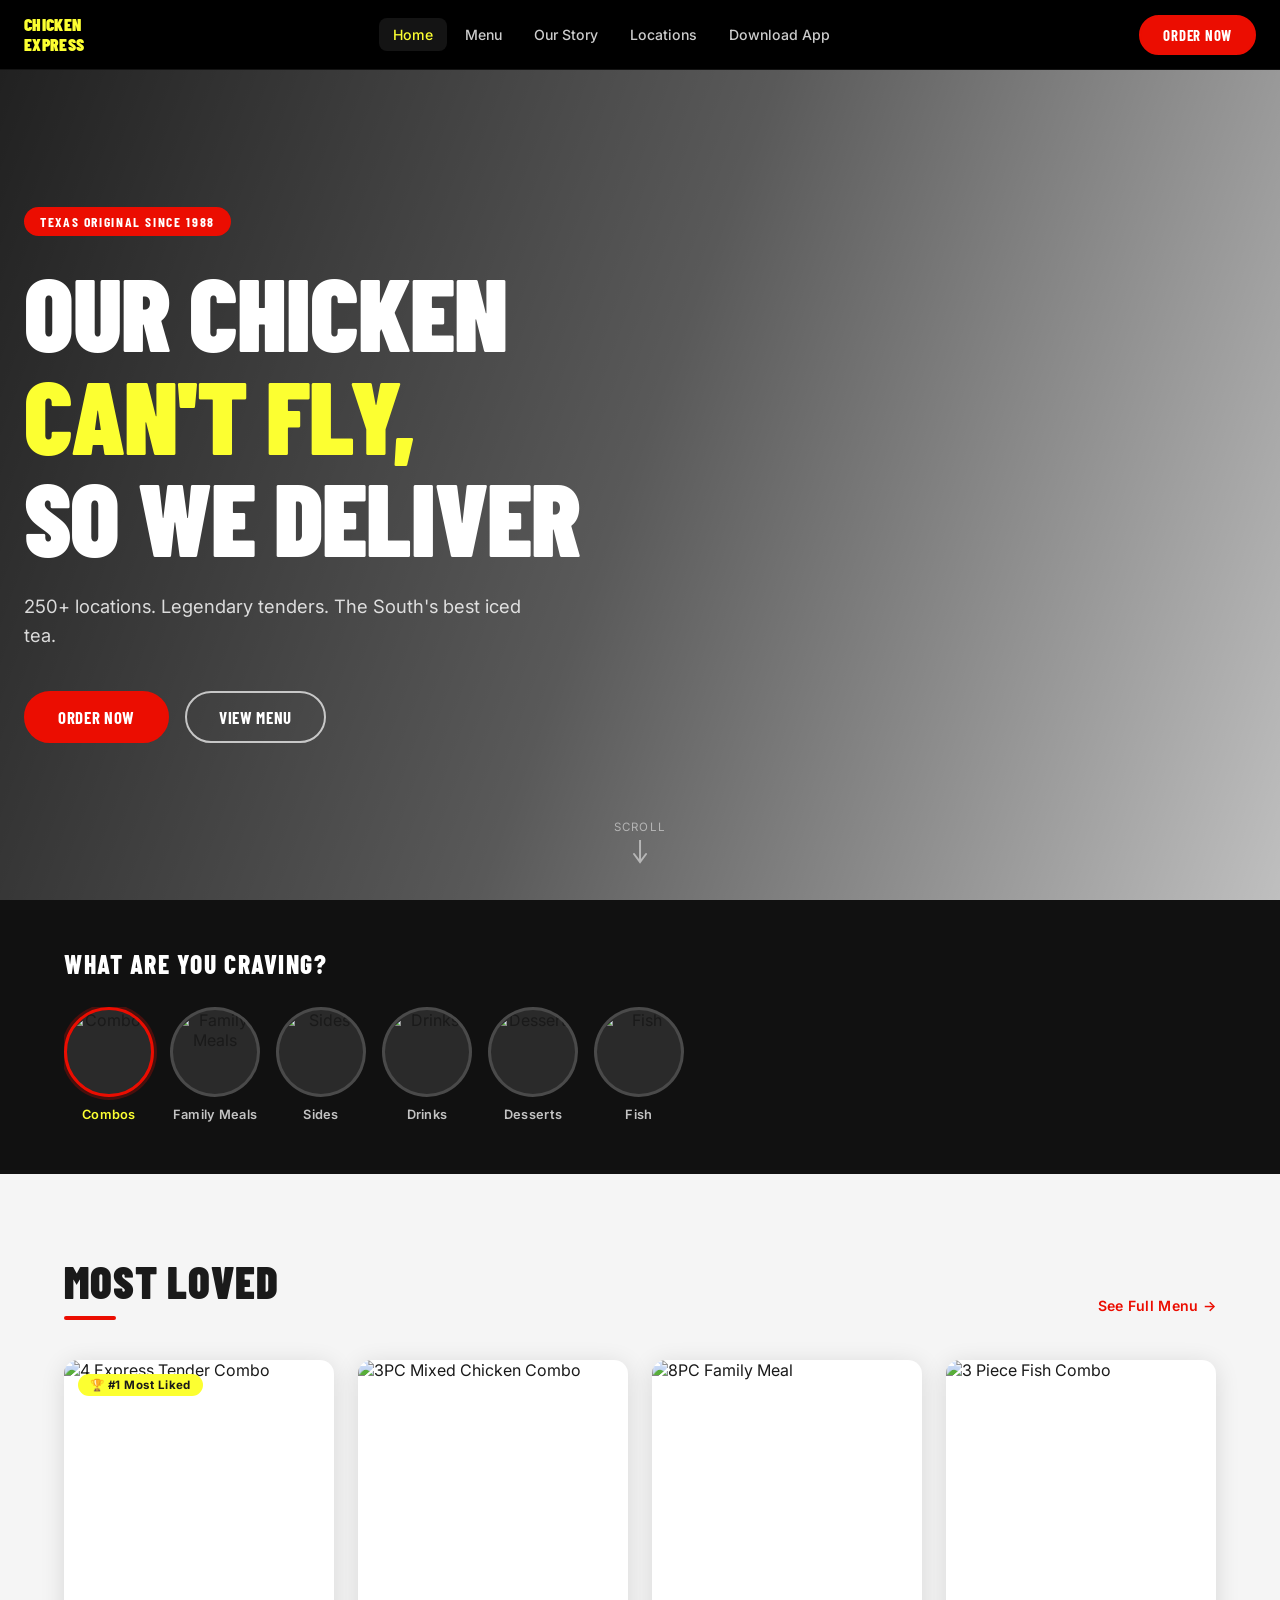
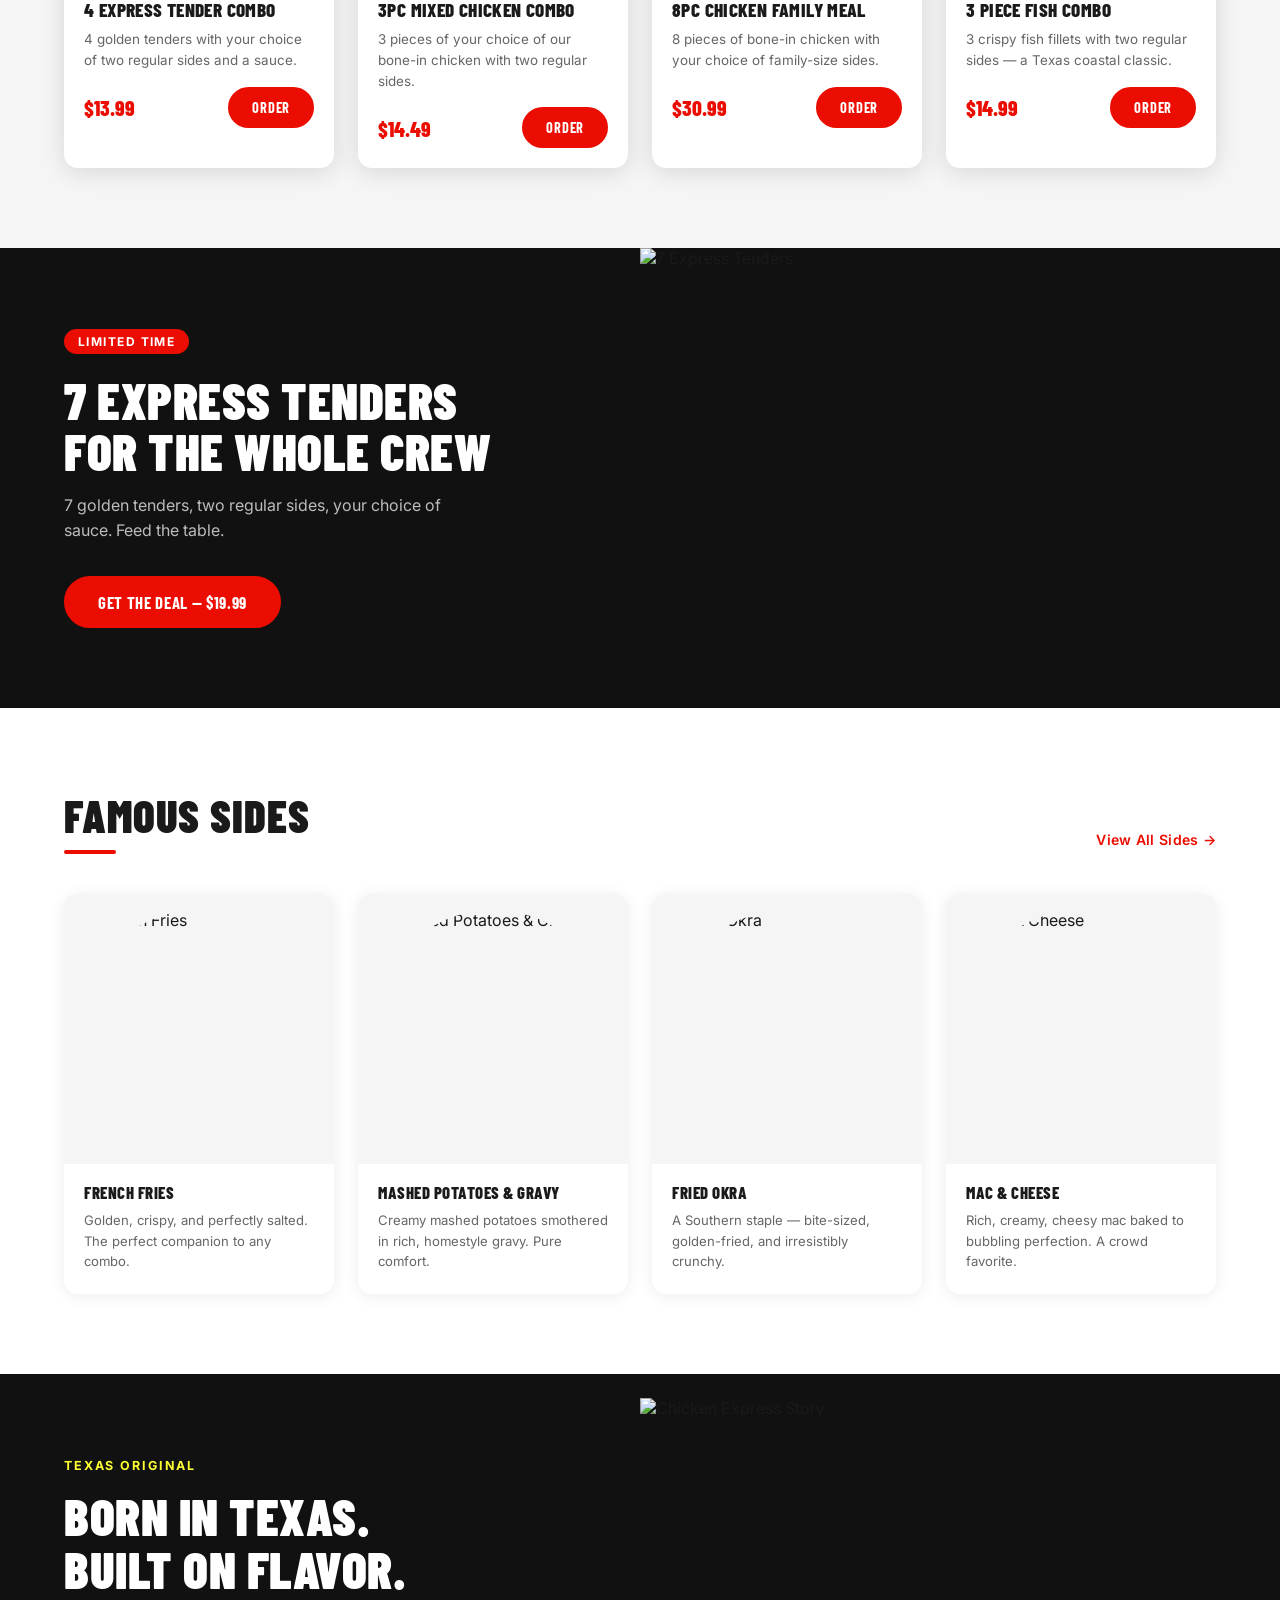
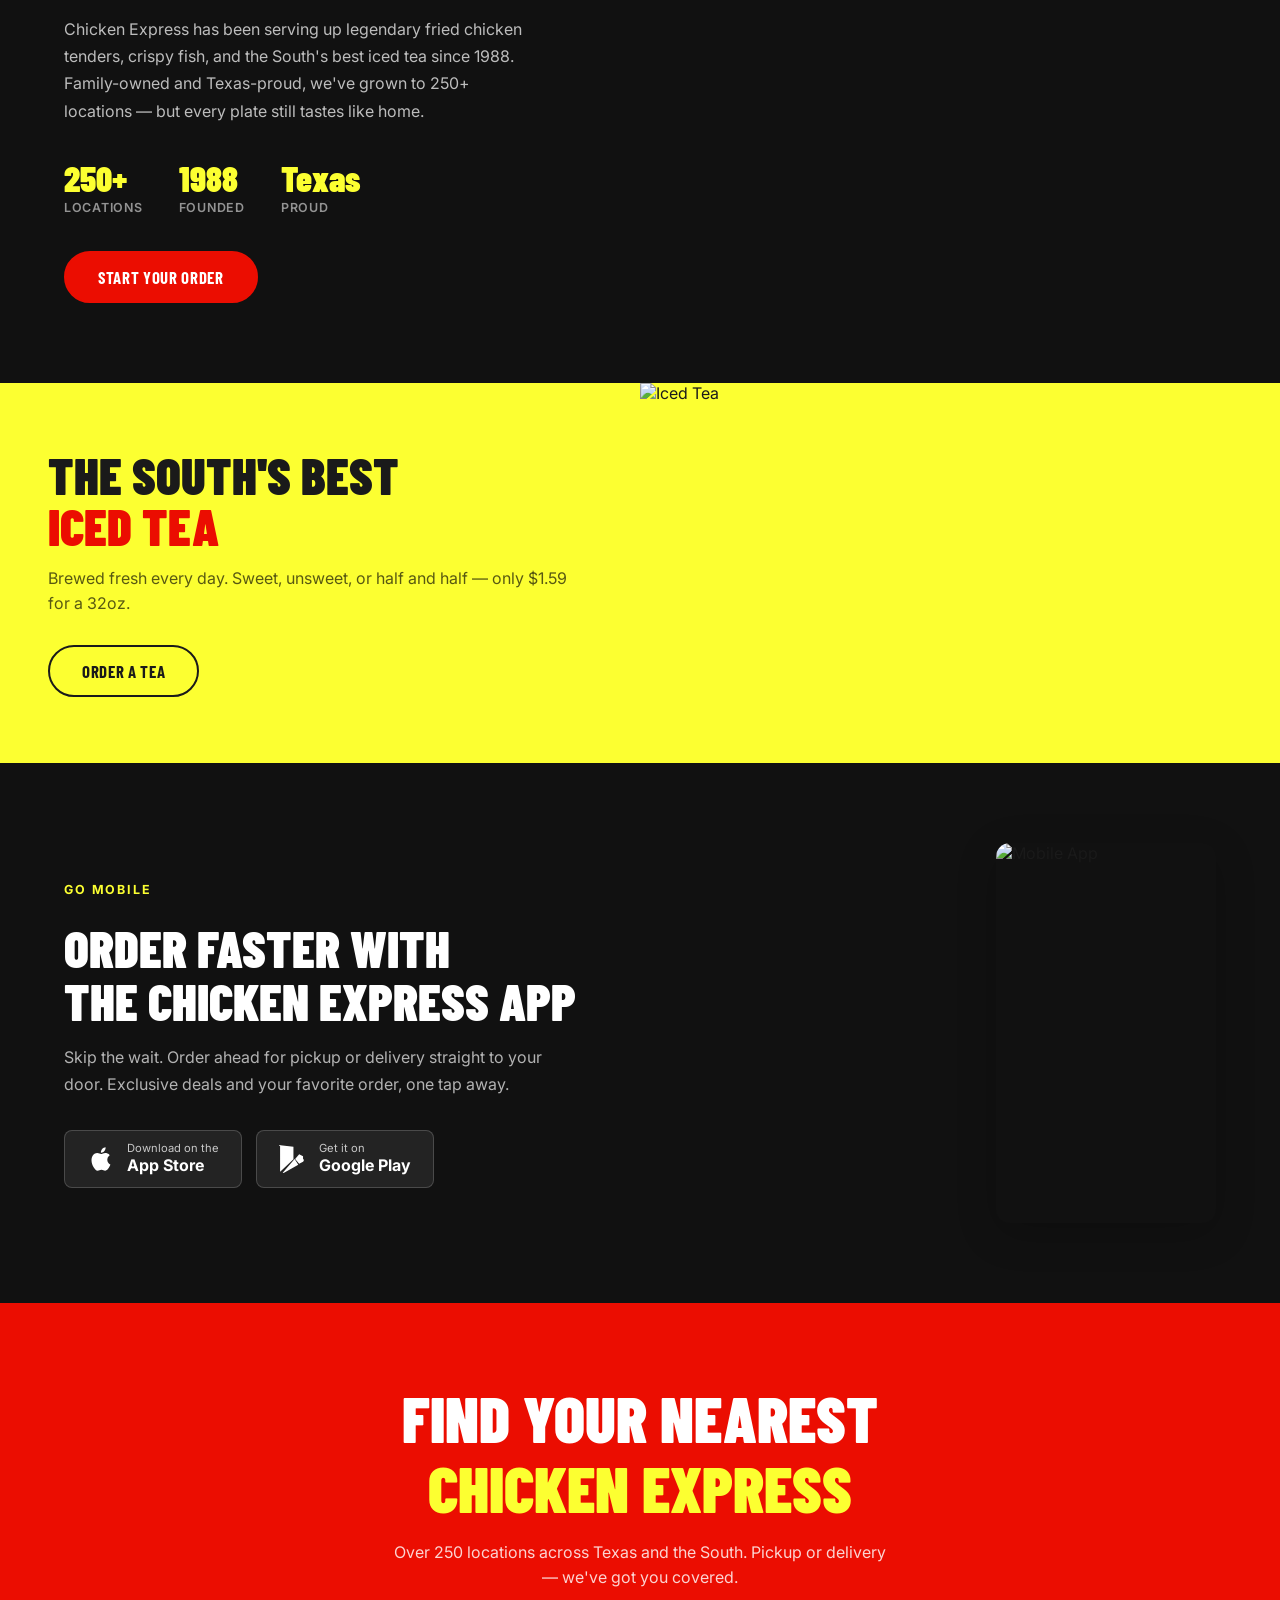
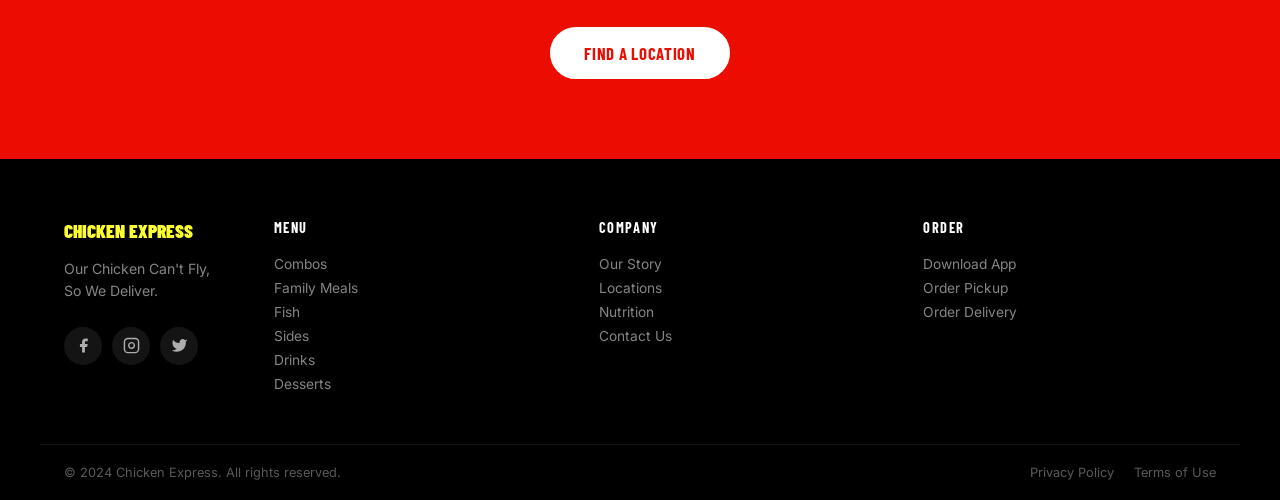
==== commit 95a4507a: "Redesign Famous Sides as 4-col featured card grid with oval food images" ====
--- a/index.html
+++ b/index.html
@@ -204,31 +204,48 @@
         <h2 class="section-title">Famous Sides</h2>
         <a href="menu.html#sides" class="see-all">View All Sides →</a>
       </div>
-      <div class="sides-scroll">
-        <div class="side-card">
-          <img src="https://images.unsplash.com/photo-1573080496219-bb080dd4f877?w=300&h=300&fit=crop&q=80" alt="French Fries" />
-          <span>French Fries</span>
-        </div>
-        <div class="side-card">
-          <img src="https://images.unsplash.com/photo-1574484284002-952d92456975?w=300&h=300&fit=crop&q=80" alt="Mashed Potatoes" />
-          <span>Mashed Potatoes<br />&amp; Gravy</span>
-        </div>
-        <div class="side-card">
-          <img src="https://images.unsplash.com/photo-1512058556646-c4da40fba323?w=300&h=300&fit=crop&q=80" alt="Cole Slaw" />
-          <span>Cole Slaw</span>
-        </div>
-        <div class="side-card">
-          <img src="https://images.unsplash.com/photo-1574926054530-4c87f5f6aaee?w=300&h=300&fit=crop&q=80" alt="Fried Okra" />
-          <span>Fried Okra</span>
-        </div>
-        <div class="side-card">
-          <img src="https://images.unsplash.com/photo-1568901346375-23c9450c58cd?w=300&h=300&fit=crop&q=80" alt="Jalapeño Poppers" />
-          <span>Jalapeño<br />Poppers</span>
-        </div>
-        <div class="side-card">
-          <img src="https://images.unsplash.com/photo-1551248429-40975aa4de74?w=300&h=300&fit=crop&q=80" alt="Mac & Cheese" />
-          <span>Mac &amp; Cheese</span>
-        </div>
+      <div class="sides-cards-grid">
+
+        <a href="menu.html#sides" class="side-feat-card">
+          <div class="side-feat-img">
+            <img src="https://images.unsplash.com/photo-1573080496219-bb080dd4f877?w=500&h=400&fit=crop&q=80" alt="French Fries" loading="lazy" />
+          </div>
+          <div class="side-feat-body">
+            <h3>French Fries</h3>
+            <p>Golden, crispy, and perfectly salted. The perfect companion to any combo.</p>
+          </div>
+        </a>
+
+        <a href="menu.html#sides" class="side-feat-card">
+          <div class="side-feat-img">
+            <img src="https://images.unsplash.com/photo-1574484284002-952d92456975?w=500&h=400&fit=crop&q=80" alt="Mashed Potatoes & Gravy" loading="lazy" />
+          </div>
+          <div class="side-feat-body">
+            <h3>Mashed Potatoes &amp; Gravy</h3>
+            <p>Creamy mashed potatoes smothered in rich, homestyle gravy. Pure comfort.</p>
+          </div>
+        </a>
+
+        <a href="menu.html#sides" class="side-feat-card">
+          <div class="side-feat-img">
+            <img src="https://images.unsplash.com/photo-1574926054530-4c87f5f6aaee?w=500&h=400&fit=crop&q=80" alt="Fried Okra" loading="lazy" />
+          </div>
+          <div class="side-feat-body">
+            <h3>Fried Okra</h3>
+            <p>A Southern staple — bite-sized, golden-fried, and irresistibly crunchy.</p>
+          </div>
+        </a>
+
+        <a href="menu.html#sides" class="side-feat-card">
+          <div class="side-feat-img">
+            <img src="https://images.unsplash.com/photo-1551248429-40975aa4de74?w=500&h=400&fit=crop&q=80" alt="Mac & Cheese" loading="lazy" />
+          </div>
+          <div class="side-feat-body">
+            <h3>Mac &amp; Cheese</h3>
+            <p>Rich, creamy, cheesy mac baked to bubbling perfection. A crowd favorite.</p>
+          </div>
+        </a>
+
       </div>
     </div>
   </section>
--- a/css/style.css
+++ b/css/style.css
@@ -672,48 +672,72 @@
 }
 
 /* ============================================================
-   SIDES SECTION
+   SIDES SECTION — Featured Card Grid
    ============================================================ */
 .sides-section {
   background: var(--white);
   padding: 80px 0;
 }
-.sides-scroll {
-  display: flex;
-  gap: 20px;
-  overflow-x: auto;
-  scrollbar-width: none;
-  padding-bottom: 8px;
-  -webkit-overflow-scrolling: touch;
-}
-.sides-scroll::-webkit-scrollbar { display: none; }
-
-.side-card {
+
+.sides-cards-grid {
+  display: grid;
+  grid-template-columns: repeat(4, 1fr);
+  gap: 24px;
+}
+
+.side-feat-card {
   display: flex;
   flex-direction: column;
-  align-items: center;
-  gap: 12px;
-  flex-shrink: 0;
-  cursor: default;
-}
-.side-card img {
-  width: 140px;
-  height: 140px;
+  background: var(--white);
+  border-radius: var(--radius);
+  overflow: hidden;
+  box-shadow: 0 2px 16px rgba(0,0,0,0.08);
+  transition: transform var(--transition), box-shadow var(--transition);
+  cursor: pointer;
+}
+.side-feat-card:hover {
+  transform: translateY(-6px);
+  box-shadow: 0 12px 36px rgba(0,0,0,0.14);
+}
+
+.side-feat-img {
+  width: 100%;
+  aspect-ratio: 1 / 1;
+  overflow: hidden;
+  background: var(--gray-bg);
+  display: flex;
+  align-items: center;
+  justify-content: center;
+  padding: 16px;
+}
+.side-feat-img img {
+  width: 100%;
+  height: 100%;
+  object-fit: cover;
   border-radius: 50%;
-  object-fit: cover;
-  border: 3px solid var(--light-gray);
-  transition: border-color var(--transition), transform var(--transition);
-}
-.side-card:hover img {
-  border-color: var(--red);
-  transform: scale(1.05);
-}
-.side-card span {
+  transition: transform 0.45s ease;
+}
+.side-feat-card:hover .side-feat-img img {
+  transform: scale(1.06);
+}
+
+.side-feat-body {
+  padding: 18px 20px 22px;
+  flex: 1;
+}
+.side-feat-body h3 {
+  font-family: 'Barlow Condensed', sans-serif;
+  font-size: 1.05rem;
+  font-weight: 800;
+  color: var(--text-main);
+  text-transform: uppercase;
+  letter-spacing: 0.03em;
+  margin-bottom: 8px;
+}
+.side-feat-body p {
   font-size: 0.82rem;
-  font-weight: 600;
-  color: var(--text-main);
-  text-align: center;
-  line-height: 1.3;
+  color: var(--text-muted);
+  line-height: 1.55;
 }
 
 /* ============================================================
@@ -1432,6 +1456,7 @@
   .menu-grid  { grid-template-columns: repeat(2, 1fr); }
   .sides-grid { grid-template-columns: repeat(3, 1fr); }
 
+  .sides-cards-grid { grid-template-columns: repeat(2, 1fr); }
   .promo-inner  { grid-template-columns: 1fr; }
   .promo-img    { height: 300px; }
 
@@ -1484,6 +1509,7 @@
   .cart-drawer  { width: 100%; right: 0; }
 
   .sides-section { padding: 52px 0; }
+  .sides-cards-grid { grid-template-columns: repeat(2, 1fr); gap: 16px; }
 }
 
 /* ============================================================
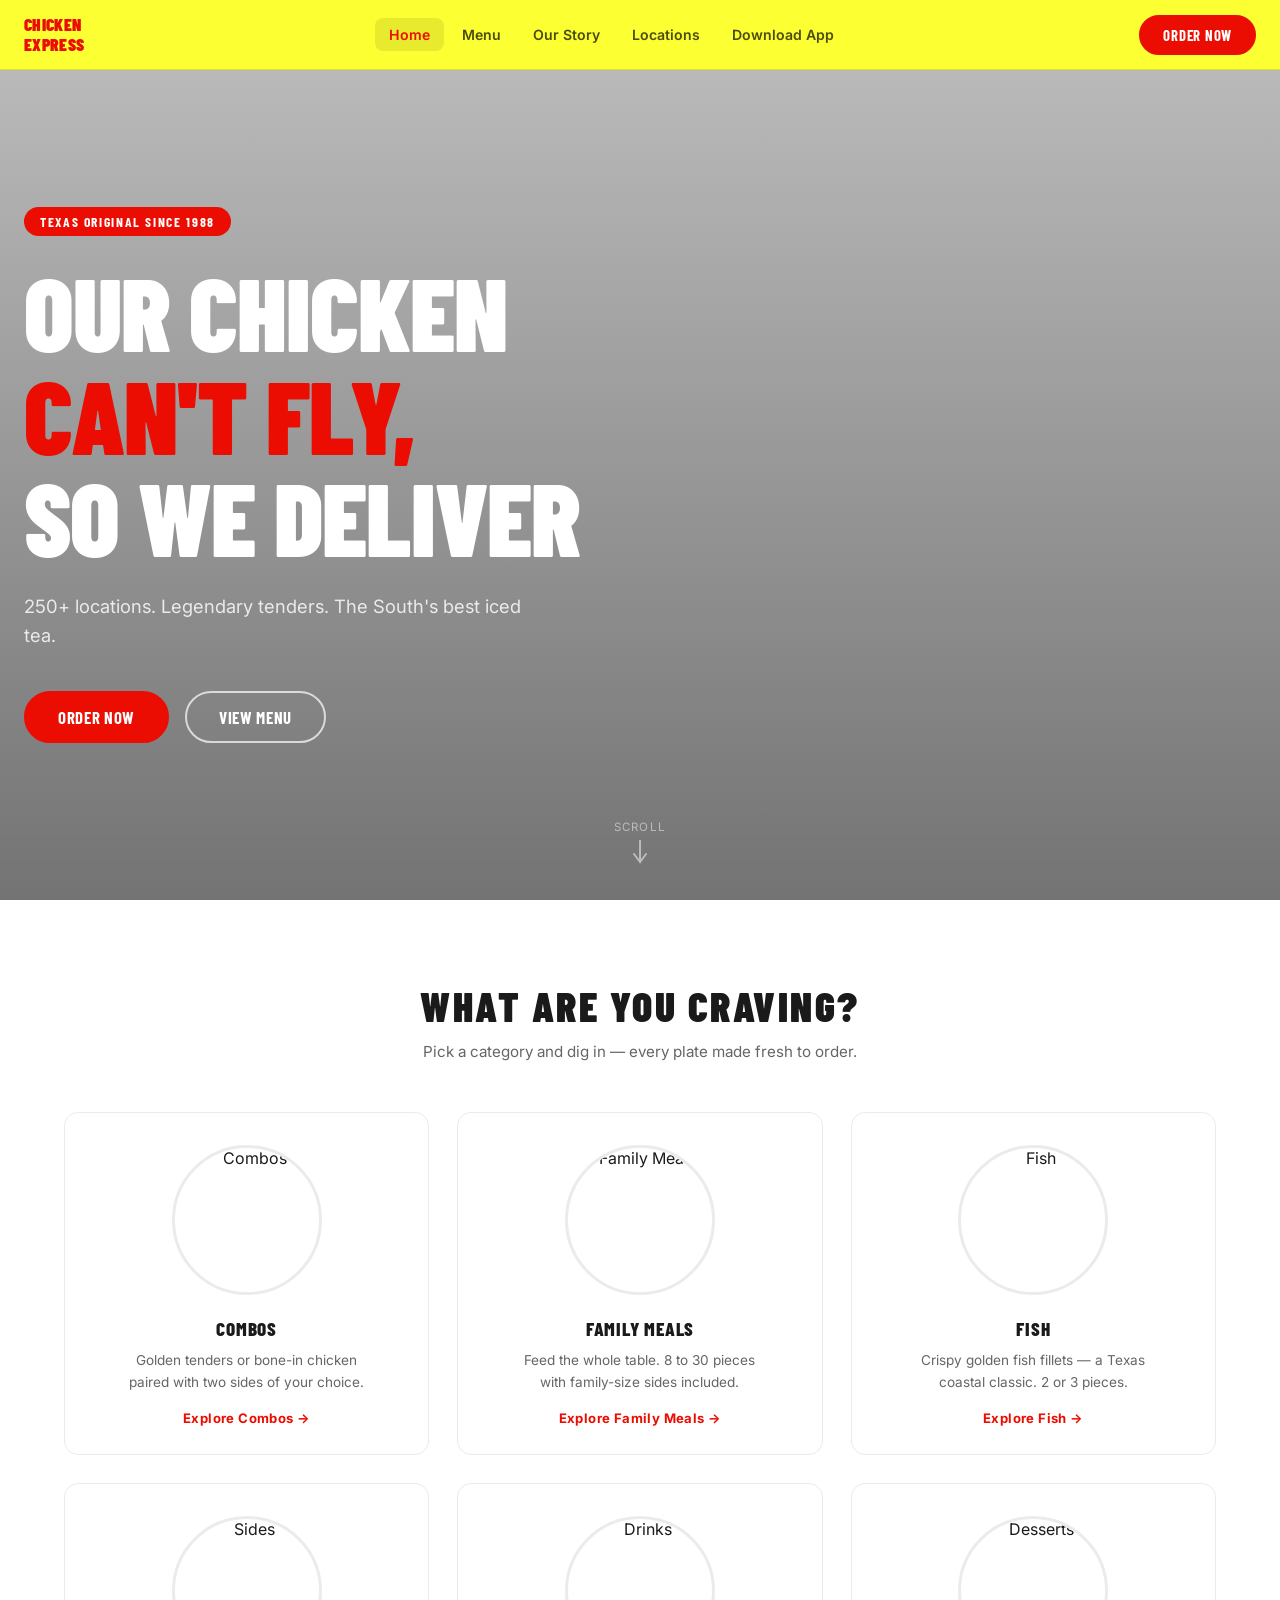
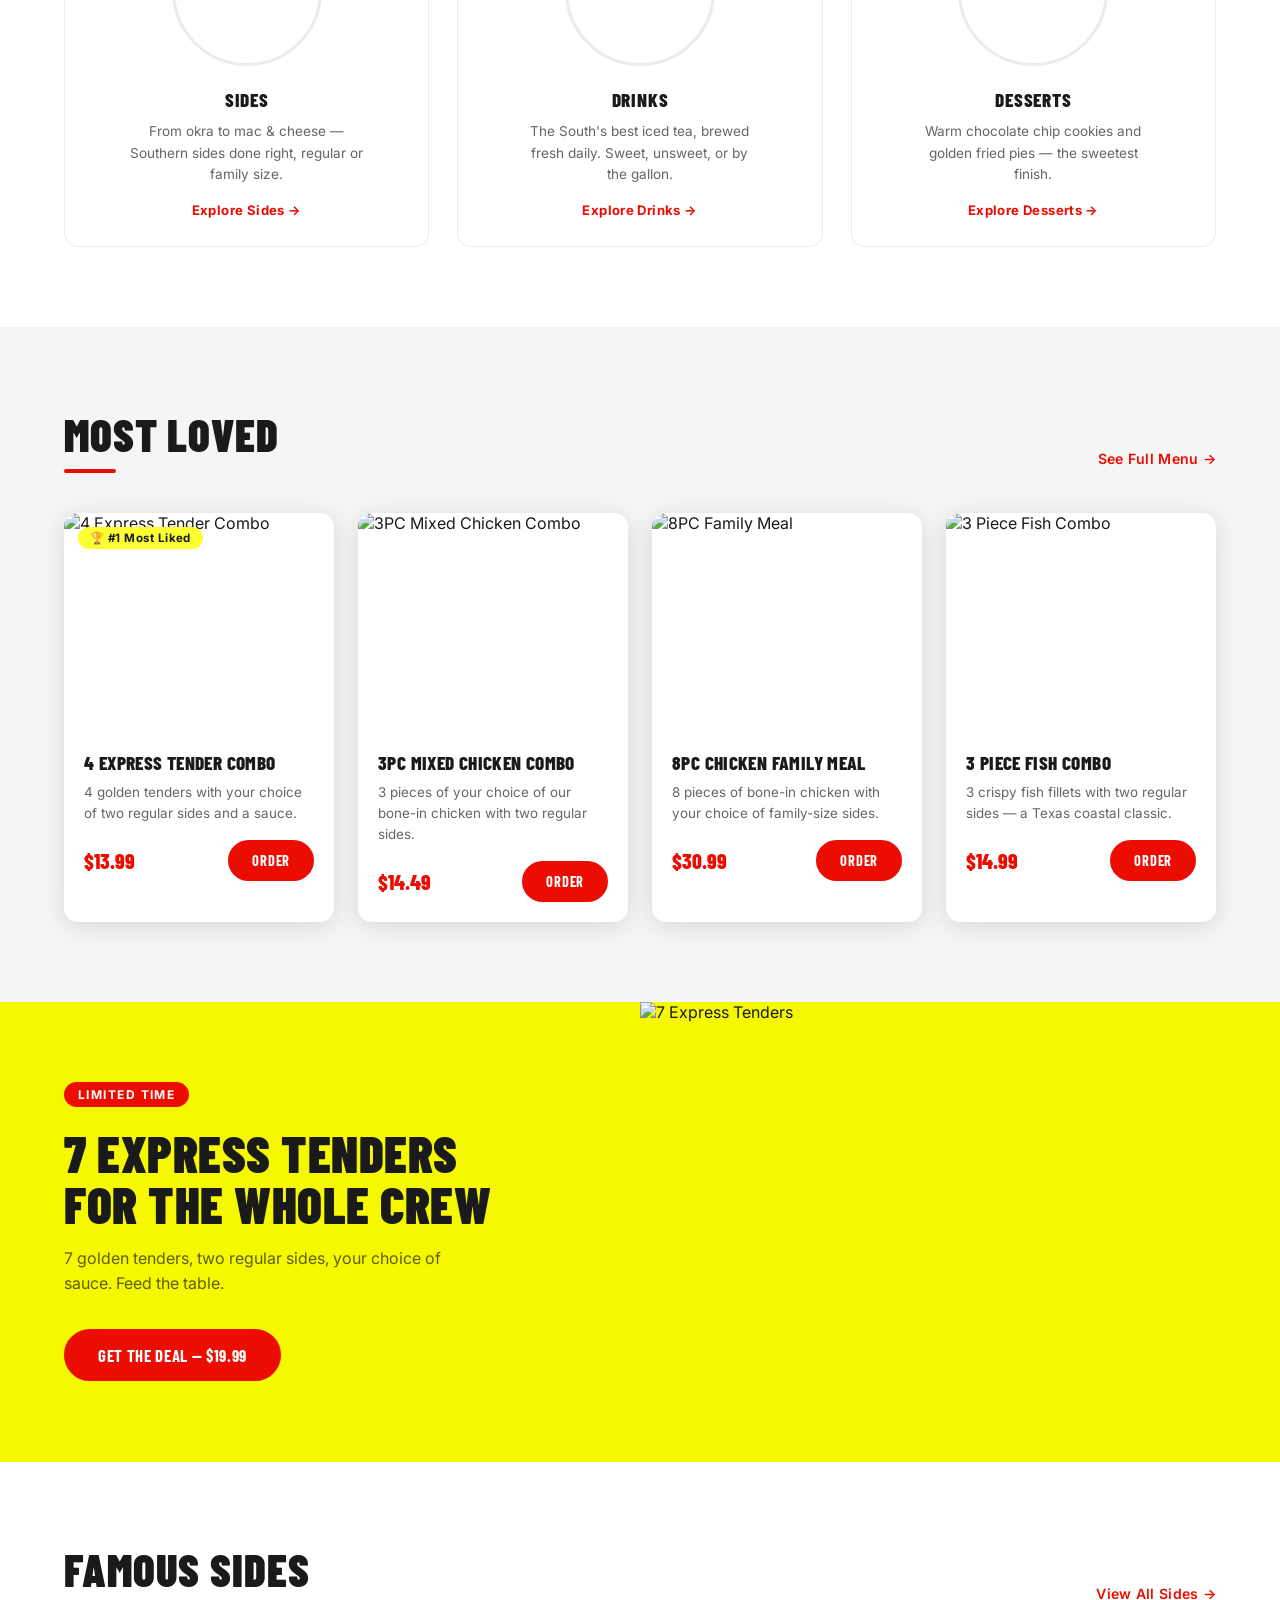
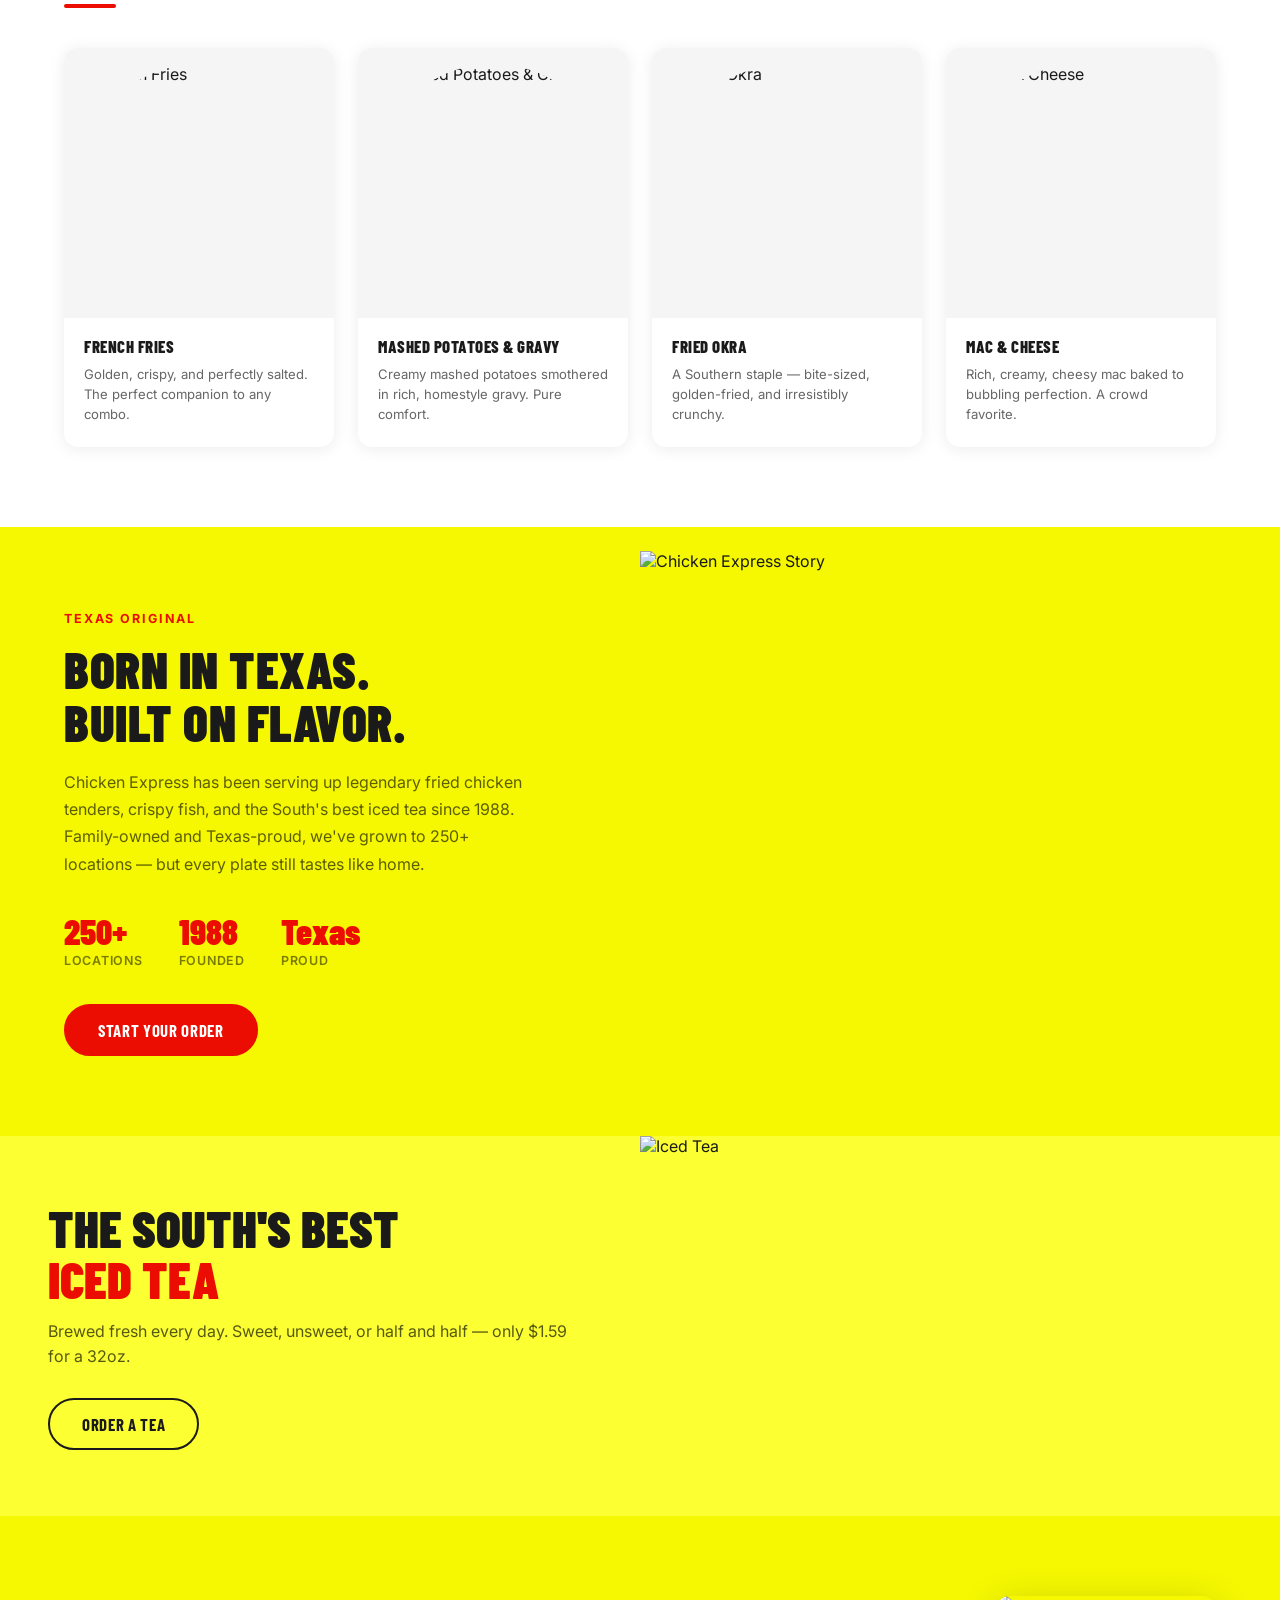
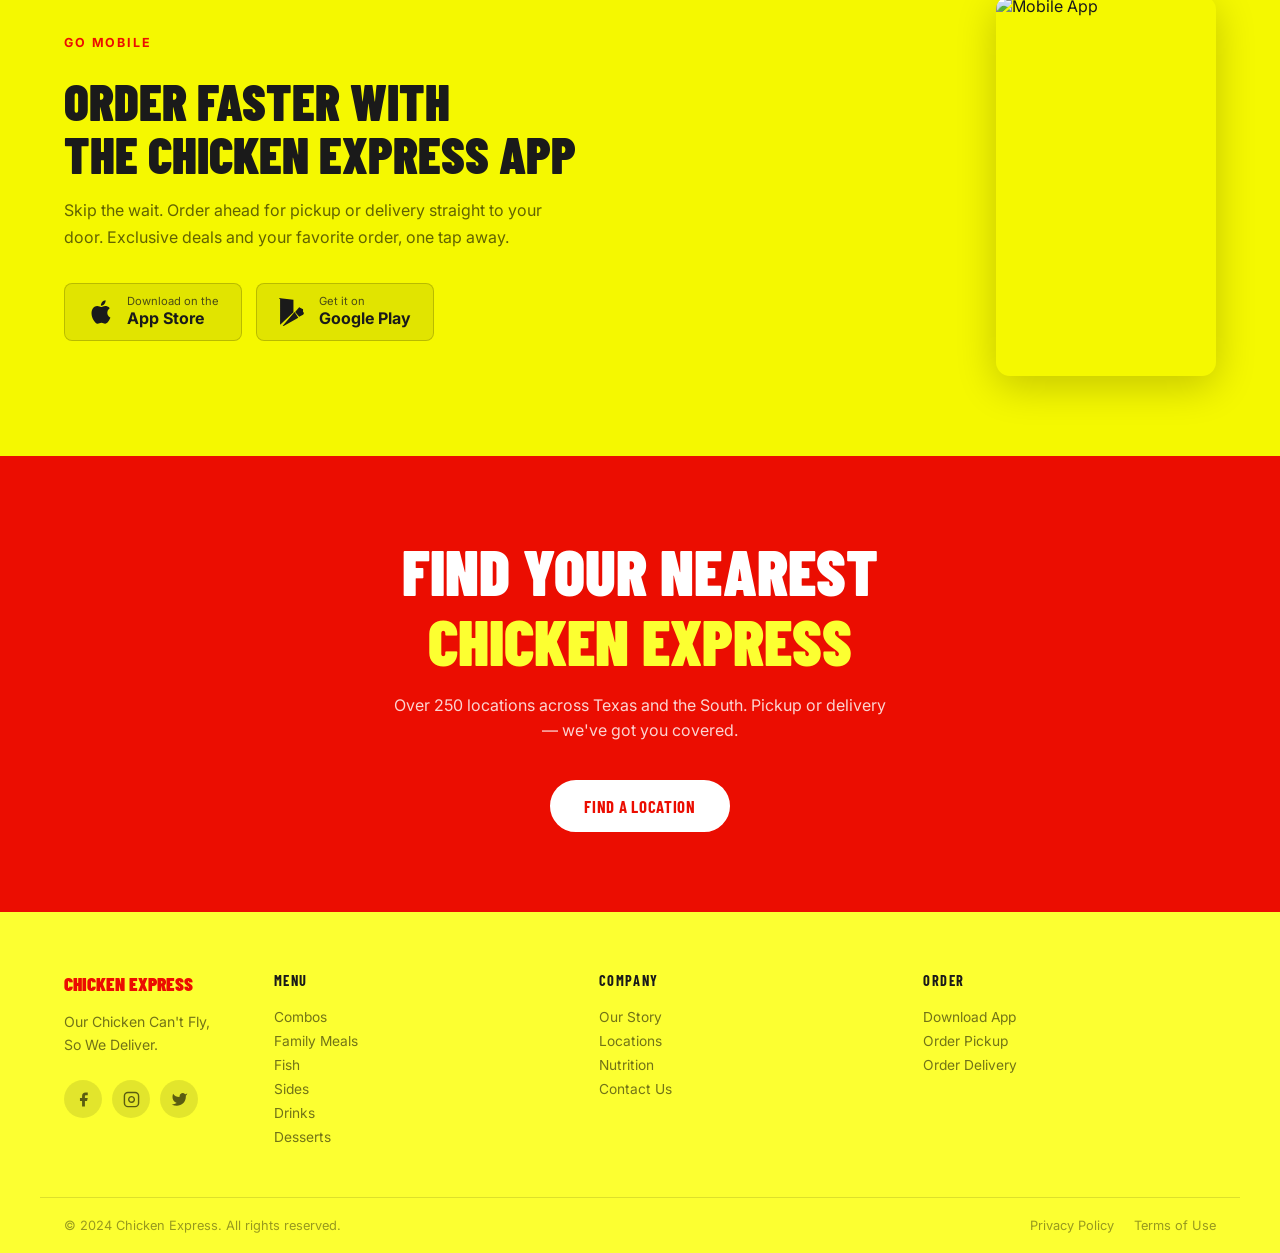
==== commit d3a8cb8f: "Redesign craving section as 3x2 card grid with circular images, title, description" ====
--- a/index.html
+++ b/index.html
@@ -69,45 +69,79 @@
 
   <!-- CATEGORY STRIP -->
   <section class="category-strip">
-    <div class="strip-inner">
-      <h2 class="strip-heading">What Are You Craving?</h2>
-      <div class="categories-scroll">
-        <a href="menu.html#combos" class="cat-pill active">
-          <div class="cat-img">
-            <img src="https://images.unsplash.com/photo-1562802378-063ec186a863?w=120&h=120&fit=crop&q=80" alt="Combos" />
-          </div>
-          <span>Combos</span>
-        </a>
-        <a href="menu.html#family" class="cat-pill">
-          <div class="cat-img">
-            <img src="https://images.unsplash.com/photo-1615141982883-c7ad0e69fd62?w=120&h=120&fit=crop&q=80" alt="Family Meals" />
-          </div>
-          <span>Family Meals</span>
-        </a>
-        <a href="menu.html#sides" class="cat-pill">
-          <div class="cat-img">
-            <img src="https://images.unsplash.com/photo-1573080496219-bb080dd4f877?w=120&h=120&fit=crop&q=80" alt="Sides" />
-          </div>
-          <span>Sides</span>
-        </a>
-        <a href="menu.html#drinks" class="cat-pill">
-          <div class="cat-img">
-            <img src="https://images.unsplash.com/photo-1556679343-c7306c1976bc?w=120&h=120&fit=crop&q=80" alt="Drinks" />
-          </div>
-          <span>Drinks</span>
-        </a>
-        <a href="menu.html#desserts" class="cat-pill">
-          <div class="cat-img">
-            <img src="https://images.unsplash.com/photo-1558961363-fa8fdf82db35?w=120&h=120&fit=crop&q=80" alt="Desserts" />
-          </div>
-          <span>Desserts</span>
-        </a>
-        <a href="menu.html#fish" class="cat-pill">
-          <div class="cat-img">
-            <img src="https://images.unsplash.com/photo-1519984388953-d2406bc725e1?w=120&h=120&fit=crop&q=80" alt="Fish" />
-          </div>
-          <span>Fish</span>
-        </a>
+    <div class="container">
+      <div class="craving-header">
+        <h2 class="strip-heading">What Are You Craving?</h2>
+        <p class="craving-sub">Pick a category and dig in — every plate made fresh to order.</p>
+      </div>
+      <div class="craving-grid">
+
+        <a href="menu.html#combos" class="craving-card">
+          <div class="craving-img-wrap">
+            <img src="https://images.unsplash.com/photo-1562802378-063ec186a863?w=300&h=300&fit=crop&q=80" alt="Combos" />
+          </div>
+          <div class="craving-body">
+            <h3>Combos</h3>
+            <p>Golden tenders or bone-in chicken paired with two sides of your choice.</p>
+            <span class="craving-link">Explore Combos →</span>
+          </div>
+        </a>
+
+        <a href="menu.html#family" class="craving-card">
+          <div class="craving-img-wrap">
+            <img src="https://images.unsplash.com/photo-1615141982883-c7ad0e69fd62?w=300&h=300&fit=crop&q=80" alt="Family Meals" />
+          </div>
+          <div class="craving-body">
+            <h3>Family Meals</h3>
+            <p>Feed the whole table. 8 to 30 pieces with family-size sides included.</p>
+            <span class="craving-link">Explore Family Meals →</span>
+          </div>
+        </a>
+
+        <a href="menu.html#fish" class="craving-card">
+          <div class="craving-img-wrap">
+            <img src="https://images.unsplash.com/photo-1519984388953-d2406bc725e1?w=300&h=300&fit=crop&q=80" alt="Fish" />
+          </div>
+          <div class="craving-body">
+            <h3>Fish</h3>
+            <p>Crispy golden fish fillets — a Texas coastal classic. 2 or 3 pieces.</p>
+            <span class="craving-link">Explore Fish →</span>
+          </div>
+        </a>
+
+        <a href="menu.html#sides" class="craving-card">
+          <div class="craving-img-wrap">
+            <img src="https://images.unsplash.com/photo-1573080496219-bb080dd4f877?w=300&h=300&fit=crop&q=80" alt="Sides" />
+          </div>
+          <div class="craving-body">
+            <h3>Sides</h3>
+            <p>From okra to mac & cheese — Southern sides done right, regular or family size.</p>
+            <span class="craving-link">Explore Sides →</span>
+          </div>
+        </a>
+
+        <a href="menu.html#drinks" class="craving-card">
+          <div class="craving-img-wrap">
+            <img src="https://images.unsplash.com/photo-1556679343-c7306c1976bc?w=300&h=300&fit=crop&q=80" alt="Drinks" />
+          </div>
+          <div class="craving-body">
+            <h3>Drinks</h3>
+            <p>The South's best iced tea, brewed fresh daily. Sweet, unsweet, or by the gallon.</p>
+            <span class="craving-link">Explore Drinks →</span>
+          </div>
+        </a>
+
+        <a href="menu.html#desserts" class="craving-card">
+          <div class="craving-img-wrap">
+            <img src="https://images.unsplash.com/photo-1558961363-fa8fdf82db35?w=300&h=300&fit=crop&q=80" alt="Desserts" />
+          </div>
+          <div class="craving-body">
+            <h3>Desserts</h3>
+            <p>Warm chocolate chip cookies and golden fried pies — the sweetest finish.</p>
+            <span class="craving-link">Explore Desserts →</span>
+          </div>
+        </a>
+
       </div>
     </div>
   </section>
--- a/css/style.css
+++ b/css/style.css
@@ -11,10 +11,10 @@
   --red:        #EB0D01;
   --red-dark:   #C50A00;
   --yellow:     #FCFF31;
-  --black:      #000000;
-  --dark:       #111111;
-  --dark-card:  #1C1C1C;
-  --mid-dark:   #2A2A2A;
+  --black:      #FCFF31;
+  --dark:       #F5F800;
+  --dark-card:  #EAED00;
+  --mid-dark:   #E0E300;
   --gray-bg:    #F5F5F5;
   --light-gray: #EBEBEB;
   --white:      #FFFFFF;
@@ -147,13 +147,13 @@
   z-index: 1000;
   height: var(--nav-h);
   background: var(--black);
-  border-bottom: 1px solid rgba(255,255,255,0.08);
+  border-bottom: 1px solid rgba(0,0,0,0.12);
   transition: box-shadow var(--transition), background var(--transition);
 }
 .navbar.scrolled {
-  background: rgba(0,0,0,0.97);
+  background: rgba(252,255,49,0.97);
   backdrop-filter: blur(12px);
-  box-shadow: 0 2px 20px rgba(0,0,0,0.5);
+  box-shadow: 0 2px 20px rgba(0,0,0,0.15);
 }
 
 .nav-container {
@@ -181,7 +181,7 @@
   font-family: 'Barlow Condensed', sans-serif;
   font-size: 1.1rem;
   font-weight: 900;
-  color: var(--yellow);
+  color: var(--red);
   line-height: 1.1;
   letter-spacing: 0.02em;
 }
@@ -192,9 +192,9 @@
   gap: 4px;
 }
 .nav-link {
-  color: rgba(255,255,255,0.80);
+  color: rgba(0,0,0,0.70);
   font-size: 0.88rem;
-  font-weight: 500;
+  font-weight: 600;
   padding: 8px 14px;
   border-radius: var(--radius-sm);
   transition: color var(--transition), background var(--transition);
@@ -202,10 +202,10 @@
 }
 .nav-link:hover,
 .nav-link.active {
-  color: var(--white);
-  background: rgba(255,255,255,0.08);
-}
-.nav-link.active { color: var(--yellow); }
+  color: var(--text-main);
+  background: rgba(0,0,0,0.08);
+}
+.nav-link.active { color: var(--red); }
 
 .nav-actions { display: flex; align-items: center; gap: 12px; }
 
@@ -241,7 +241,7 @@
   display: block;
   width: 22px;
   height: 2px;
-  background: var(--white);
+  background: var(--text-main);
   border-radius: 2px;
   transition: all var(--transition);
 }
@@ -274,16 +274,16 @@
 .mobile-close {
   position: absolute;
   top: 20px; right: 24px;
-  color: var(--white);
+  color: var(--text-main);
   font-size: 1.6rem;
   padding: 8px;
-  background: rgba(255,255,255,0.1);
+  background: rgba(0,0,0,0.12);
   border-radius: 50%;
   width: 44px; height: 44px;
   display: flex; align-items: center; justify-content: center;
   transition: background var(--transition);
 }
-.mobile-close:hover { background: rgba(255,255,255,0.2); }
+.mobile-close:hover { background: rgba(0,0,0,0.22); }
 
 .mobile-nav {
   display: flex;
@@ -296,7 +296,7 @@
 .mobile-nav a {
   width: 100%;
   text-align: center;
-  color: rgba(255,255,255,0.85);
+  color: rgba(0,0,0,0.75);
   font-family: 'Barlow Condensed', sans-serif;
   font-size: 1.8rem;
   font-weight: 700;
@@ -305,7 +305,7 @@
   border-radius: var(--radius-sm);
   transition: color var(--transition), background var(--transition);
 }
-.mobile-nav a:hover { color: var(--yellow); }
+.mobile-nav a:hover { color: var(--red); }
 .mobile-order-btn {
   background: var(--red) !important;
   color: var(--white) !important;
@@ -340,10 +340,9 @@
   position: absolute;
   inset: 0;
   background: linear-gradient(
-    110deg,
-    rgba(0,0,0,0.88) 0%,
-    rgba(0,0,0,0.65) 50%,
-    rgba(0,0,0,0.25) 100%
+    to bottom,
+    rgba(0,0,0,0.25) 0%,
+    rgba(0,0,0,0.55) 100%
   );
 }
 
@@ -386,7 +385,7 @@
   animation: fadeSlideUp 0.7s 0.15s ease both;
 }
 .hero-title em {
-  color: var(--yellow);
+  color: var(--red);
   font-style: normal;
 }
 
@@ -424,81 +423,105 @@
 }
 
 /* ============================================================
-   CATEGORY STRIP
+   CATEGORY STRIP — Craving Card Grid
    ============================================================ */
 .category-strip {
-  background: var(--dark);
-  padding: 48px 0;
-}
-.strip-inner {
-  max-width: 1200px;
+  background: var(--white);
+  padding: 80px 0;
+}
+
+.craving-header {
+  text-align: center;
+  margin-bottom: 48px;
+}
+.strip-heading {
+  font-family: 'Barlow Condensed', sans-serif;
+  font-size: clamp(1.8rem, 3.5vw, 2.6rem);
+  font-weight: 900;
+  color: var(--text-main);
+  text-transform: uppercase;
+  letter-spacing: 0.06em;
+  margin-bottom: 10px;
+}
+.craving-sub {
+  font-size: 0.95rem;
+  color: var(--text-muted);
+  max-width: 480px;
   margin: 0 auto;
-  padding: 0 24px;
-}
-.strip-heading {
-  font-family: 'Barlow Condensed', sans-serif;
-  font-size: 1.6rem;
-  font-weight: 800;
-  color: var(--white);
-  text-transform: uppercase;
-  letter-spacing: 0.06em;
-  margin-bottom: 28px;
-}
-
-.categories-scroll {
-  display: flex;
-  gap: 16px;
-  overflow-x: auto;
-  scrollbar-width: none;
-  -webkit-overflow-scrolling: touch;
-  padding-bottom: 4px;
-}
-.categories-scroll::-webkit-scrollbar { display: none; }
-
-.cat-pill {
+  line-height: 1.6;
+}
+
+.craving-grid {
+  display: grid;
+  grid-template-columns: repeat(3, 1fr);
+  gap: 28px;
+}
+
+.craving-card {
+  background: var(--white);
+  border: 1.5px solid var(--light-gray);
+  border-radius: var(--radius);
+  padding: 32px 28px 28px;
   display: flex;
   flex-direction: column;
   align-items: center;
-  gap: 10px;
   text-align: center;
-  flex-shrink: 0;
+  gap: 0;
+  transition: transform var(--transition), box-shadow var(--transition), border-color var(--transition);
   cursor: pointer;
-  transition: transform var(--transition);
-}
-.cat-pill:hover { transform: translateY(-4px); }
-
-.cat-img {
-  width: 90px;
-  height: 90px;
+}
+.craving-card:hover {
+  transform: translateY(-6px);
+  box-shadow: 0 16px 40px rgba(0,0,0,0.10);
+  border-color: transparent;
+}
+
+.craving-img-wrap {
+  width: 150px;
+  height: 150px;
   border-radius: 50%;
   overflow: hidden;
-  border: 3px solid rgba(255,255,255,0.15);
+  margin-bottom: 22px;
+  border: 3px solid var(--light-gray);
   transition: border-color var(--transition), box-shadow var(--transition);
-  background: var(--mid-dark);
-}
-.cat-img img {
+  flex-shrink: 0;
+}
+.craving-img-wrap img {
   width: 100%; height: 100%;
   object-fit: cover;
-  transition: transform var(--transition);
-}
-.cat-pill:hover .cat-img img { transform: scale(1.08); }
-
-.cat-pill.active .cat-img,
-.cat-pill:hover .cat-img {
+  transition: transform 0.45s ease;
+}
+.craving-card:hover .craving-img-wrap {
   border-color: var(--red);
-  box-shadow: 0 0 0 3px rgba(235,13,1,0.25);
-}
-
-.cat-pill span {
-  font-size: 0.8rem;
-  font-weight: 600;
-  color: rgba(255,255,255,0.75);
-  white-space: nowrap;
-  letter-spacing: 0.02em;
+  box-shadow: 0 0 0 4px rgba(235,13,1,0.12);
+}
+.craving-card:hover .craving-img-wrap img { transform: scale(1.07); }
+
+.craving-body { display: flex; flex-direction: column; align-items: center; }
+.craving-body h3 {
+  font-family: 'Barlow Condensed', sans-serif;
+  font-size: 1.2rem;
+  font-weight: 800;
+  color: var(--text-main);
+  text-transform: uppercase;
+  letter-spacing: 0.04em;
+  margin-bottom: 10px;
+}
+.craving-body p {
+  font-size: 0.85rem;
+  color: var(--text-muted);
+  line-height: 1.6;
+  margin-bottom: 16px;
+  max-width: 240px;
+}
+.craving-link {
+  font-size: 0.82rem;
+  font-weight: 700;
+  color: var(--red);
+  letter-spacing: 0.03em;
   transition: color var(--transition);
 }
-.cat-pill.active span,
-.cat-pill:hover span { color: var(--yellow); }
+.craving-card:hover .craving-link { color: var(--red-dark); }
 
 /* ============================================================
    FEATURED SECTION
@@ -650,14 +673,14 @@
   font-family: 'Barlow Condensed', sans-serif;
   font-size: clamp(2.4rem, 4vw, 3.4rem);
   font-weight: 900;
-  color: var(--white);
+  color: var(--text-main);
   text-transform: uppercase;
   line-height: 1.0;
   letter-spacing: 0.01em;
   margin-bottom: 16px;
 }
 .promo-text p {
-  color: rgba(255,255,255,0.72);
+  color: rgba(0,0,0,0.62);
   line-height: 1.6;
   margin-bottom: 32px;
   max-width: 400px;
@@ -765,21 +788,21 @@
   font-weight: 700;
   letter-spacing: 0.15em;
   text-transform: uppercase;
-  color: var(--yellow);
+  color: var(--red);
   margin-bottom: 16px;
 }
 .story-text h2 {
   font-family: 'Barlow Condensed', sans-serif;
   font-size: clamp(2.4rem, 4vw, 3.6rem);
   font-weight: 900;
-  color: var(--white);
+  color: var(--text-main);
   line-height: 1.05;
   text-transform: uppercase;
   letter-spacing: 0.01em;
   margin-bottom: 20px;
 }
 .story-text p {
-  color: rgba(255,255,255,0.72);
+  color: rgba(0,0,0,0.62);
   line-height: 1.7;
   max-width: 460px;
   margin-bottom: 36px;
@@ -795,13 +818,13 @@
   font-family: 'Barlow Condensed', sans-serif;
   font-size: 2.2rem;
   font-weight: 900;
-  color: var(--yellow);
+  color: var(--red);
   line-height: 1;
 }
 .stat-label {
   font-size: 0.78rem;
   font-weight: 600;
-  color: rgba(255,255,255,0.55);
+  color: rgba(0,0,0,0.50);
   letter-spacing: 0.06em;
   text-transform: uppercase;
   margin-top: 4px;
@@ -872,14 +895,14 @@
   font-family: 'Barlow Condensed', sans-serif;
   font-size: clamp(2rem, 4vw, 3.2rem);
   font-weight: 900;
-  color: var(--white);
+  color: var(--text-main);
   text-transform: uppercase;
   line-height: 1.05;
   margin-bottom: 16px;
   margin-top: 8px;
 }
 .app-text p {
-  color: rgba(255,255,255,0.68);
+  color: rgba(0,0,0,0.60);
   line-height: 1.7;
   max-width: 480px;
   margin-bottom: 32px;
@@ -889,16 +912,16 @@
   display: flex;
   align-items: center;
   gap: 12px;
-  background: rgba(255,255,255,0.08);
-  border: 1.5px solid rgba(255,255,255,0.18);
+  background: rgba(0,0,0,0.08);
+  border: 1.5px solid rgba(0,0,0,0.18);
   border-radius: var(--radius-sm);
   padding: 12px 22px;
-  color: var(--white);
+  color: var(--text-main);
   transition: background var(--transition), border-color var(--transition);
 }
 .app-badge:hover {
-  background: rgba(255,255,255,0.14);
-  border-color: rgba(255,255,255,0.35);
+  background: rgba(0,0,0,0.14);
+  border-color: rgba(0,0,0,0.35);
 }
 .app-badge svg { width: 28px; height: 28px; flex-shrink: 0; }
 .app-badge small { display: block; font-size: 0.7rem; opacity: 0.75; line-height: 1; }
@@ -976,12 +999,12 @@
   font-family: 'Barlow Condensed', sans-serif;
   font-size: 1.2rem;
   font-weight: 900;
-  color: var(--yellow);
+  color: var(--red);
   display: block;
   margin-bottom: 16px;
 }
 .footer-brand p {
-  color: rgba(255,255,255,0.52);
+  color: rgba(0,0,0,0.55);
   font-size: 0.88rem;
   line-height: 1.6;
   margin-bottom: 24px;
@@ -990,9 +1013,9 @@
 .social-links a {
   width: 38px; height: 38px;
   display: flex; align-items: center; justify-content: center;
-  background: rgba(255,255,255,0.08);
+  background: rgba(0,0,0,0.10);
   border-radius: 50%;
-  color: rgba(255,255,255,0.65);
+  color: rgba(0,0,0,0.60);
   transition: background var(--transition), color var(--transition);
 }
 .social-links a:hover { background: var(--red); color: var(--white); }
@@ -1009,20 +1032,20 @@
   font-weight: 700;
   letter-spacing: 0.1em;
   text-transform: uppercase;
-  color: var(--white);
+  color: var(--text-main);
   margin-bottom: 16px;
 }
 .footer-col a {
   display: block;
   font-size: 0.86rem;
-  color: rgba(255,255,255,0.52);
+  color: rgba(0,0,0,0.55);
   padding: 4px 0;
   transition: color var(--transition);
 }
-.footer-col a:hover { color: var(--yellow); }
+.footer-col a:hover { color: var(--red); }
 
 .footer-bottom {
-  border-top: 1px solid rgba(255,255,255,0.08);
+  border-top: 1px solid rgba(0,0,0,0.12);
   padding: 20px 24px;
   max-width: 1200px;
   margin: 0 auto;
@@ -1034,15 +1057,15 @@
 }
 .footer-bottom p {
   font-size: 0.8rem;
-  color: rgba(255,255,255,0.35);
+  color: rgba(0,0,0,0.40);
 }
 .footer-legal { display: flex; gap: 20px; }
 .footer-legal a {
   font-size: 0.8rem;
-  color: rgba(255,255,255,0.35);
+  color: rgba(0,0,0,0.40);
   transition: color var(--transition);
 }
-.footer-legal a:hover { color: rgba(255,255,255,0.7); }
+.footer-legal a:hover { color: rgba(0,0,0,0.75); }
 
 /* ============================================================
    MENU PAGE — HERO
@@ -1456,6 +1479,7 @@
   .menu-grid  { grid-template-columns: repeat(2, 1fr); }
   .sides-grid { grid-template-columns: repeat(3, 1fr); }
 
+  .craving-grid { grid-template-columns: repeat(2, 1fr); gap: 20px; }
   .sides-cards-grid { grid-template-columns: repeat(2, 1fr); }
   .promo-inner  { grid-template-columns: 1fr; }
   .promo-img    { height: 300px; }
@@ -1510,6 +1534,8 @@
 
   .sides-section { padding: 52px 0; }
   .sides-cards-grid { grid-template-columns: repeat(2, 1fr); gap: 16px; }
+  .craving-grid { grid-template-columns: 1fr 1fr; gap: 16px; }
+  .craving-img-wrap { width: 120px; height: 120px; }
 }
 
 /* ============================================================
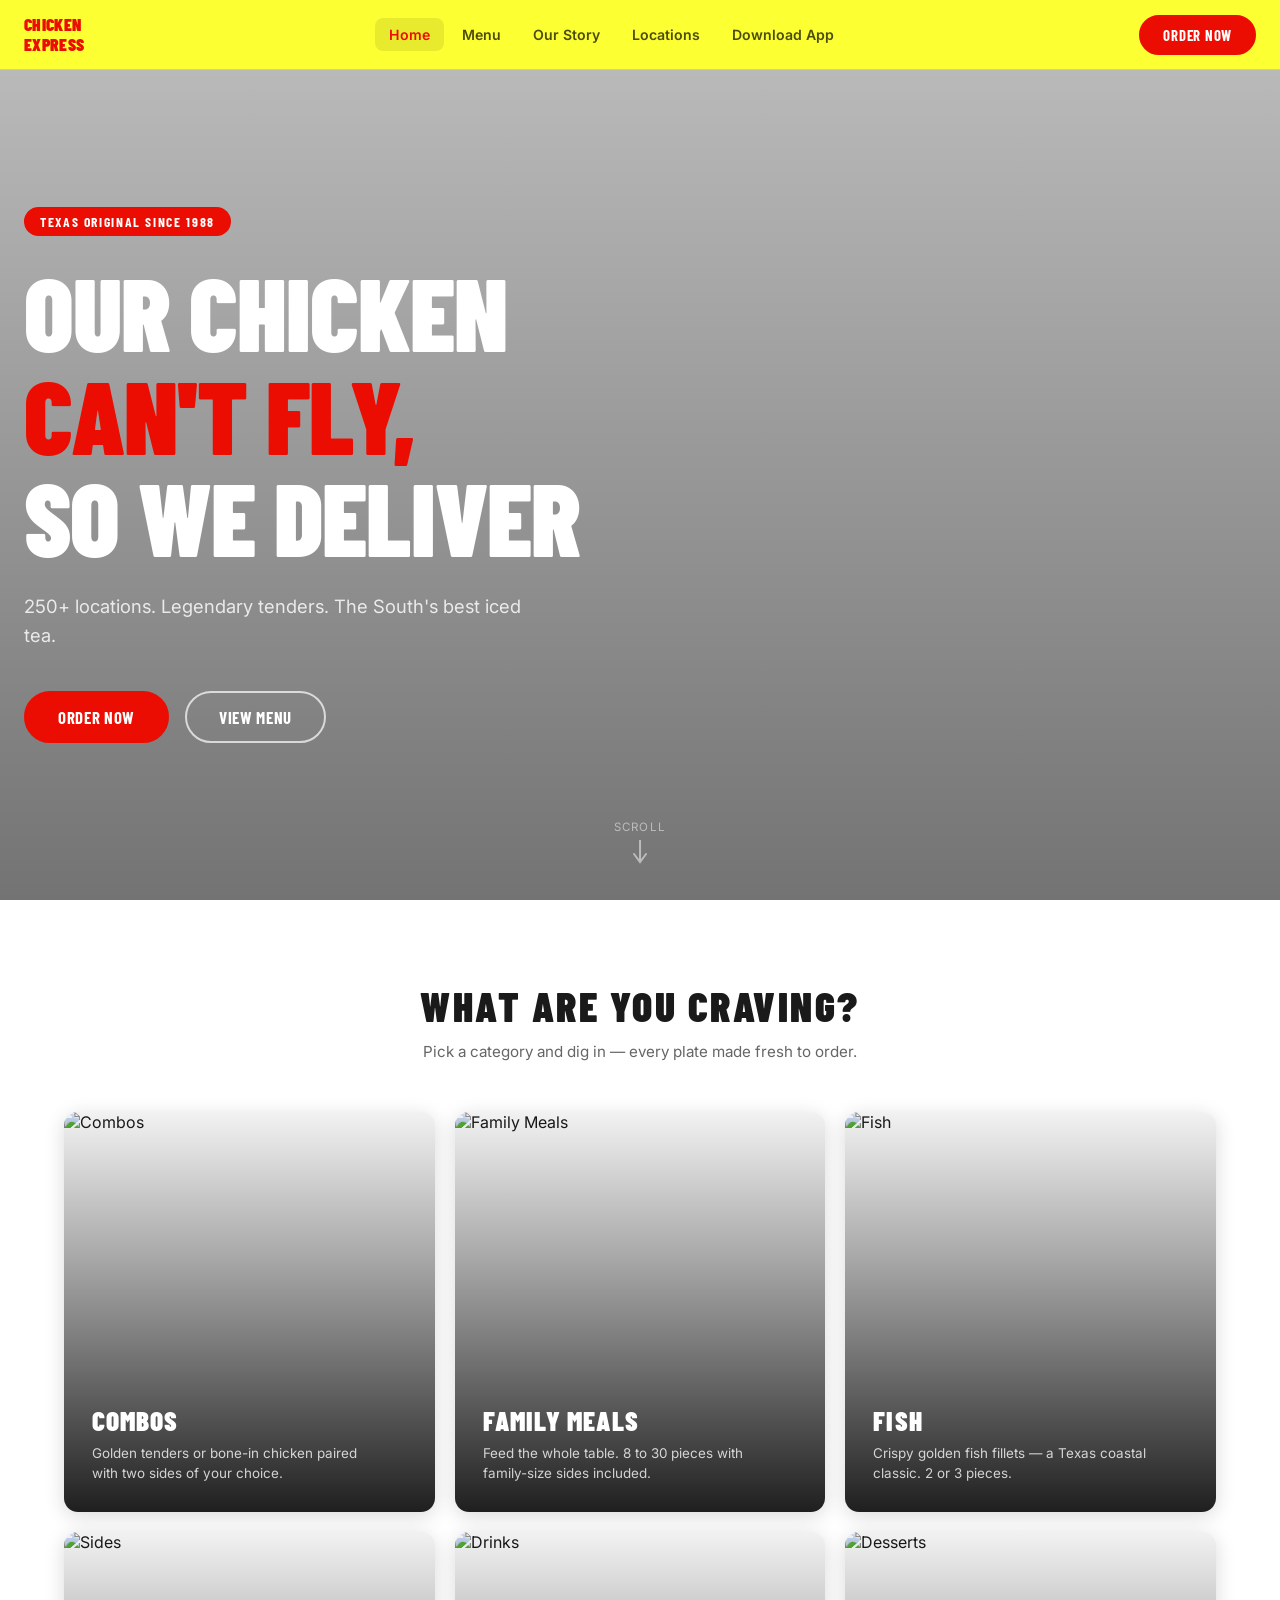
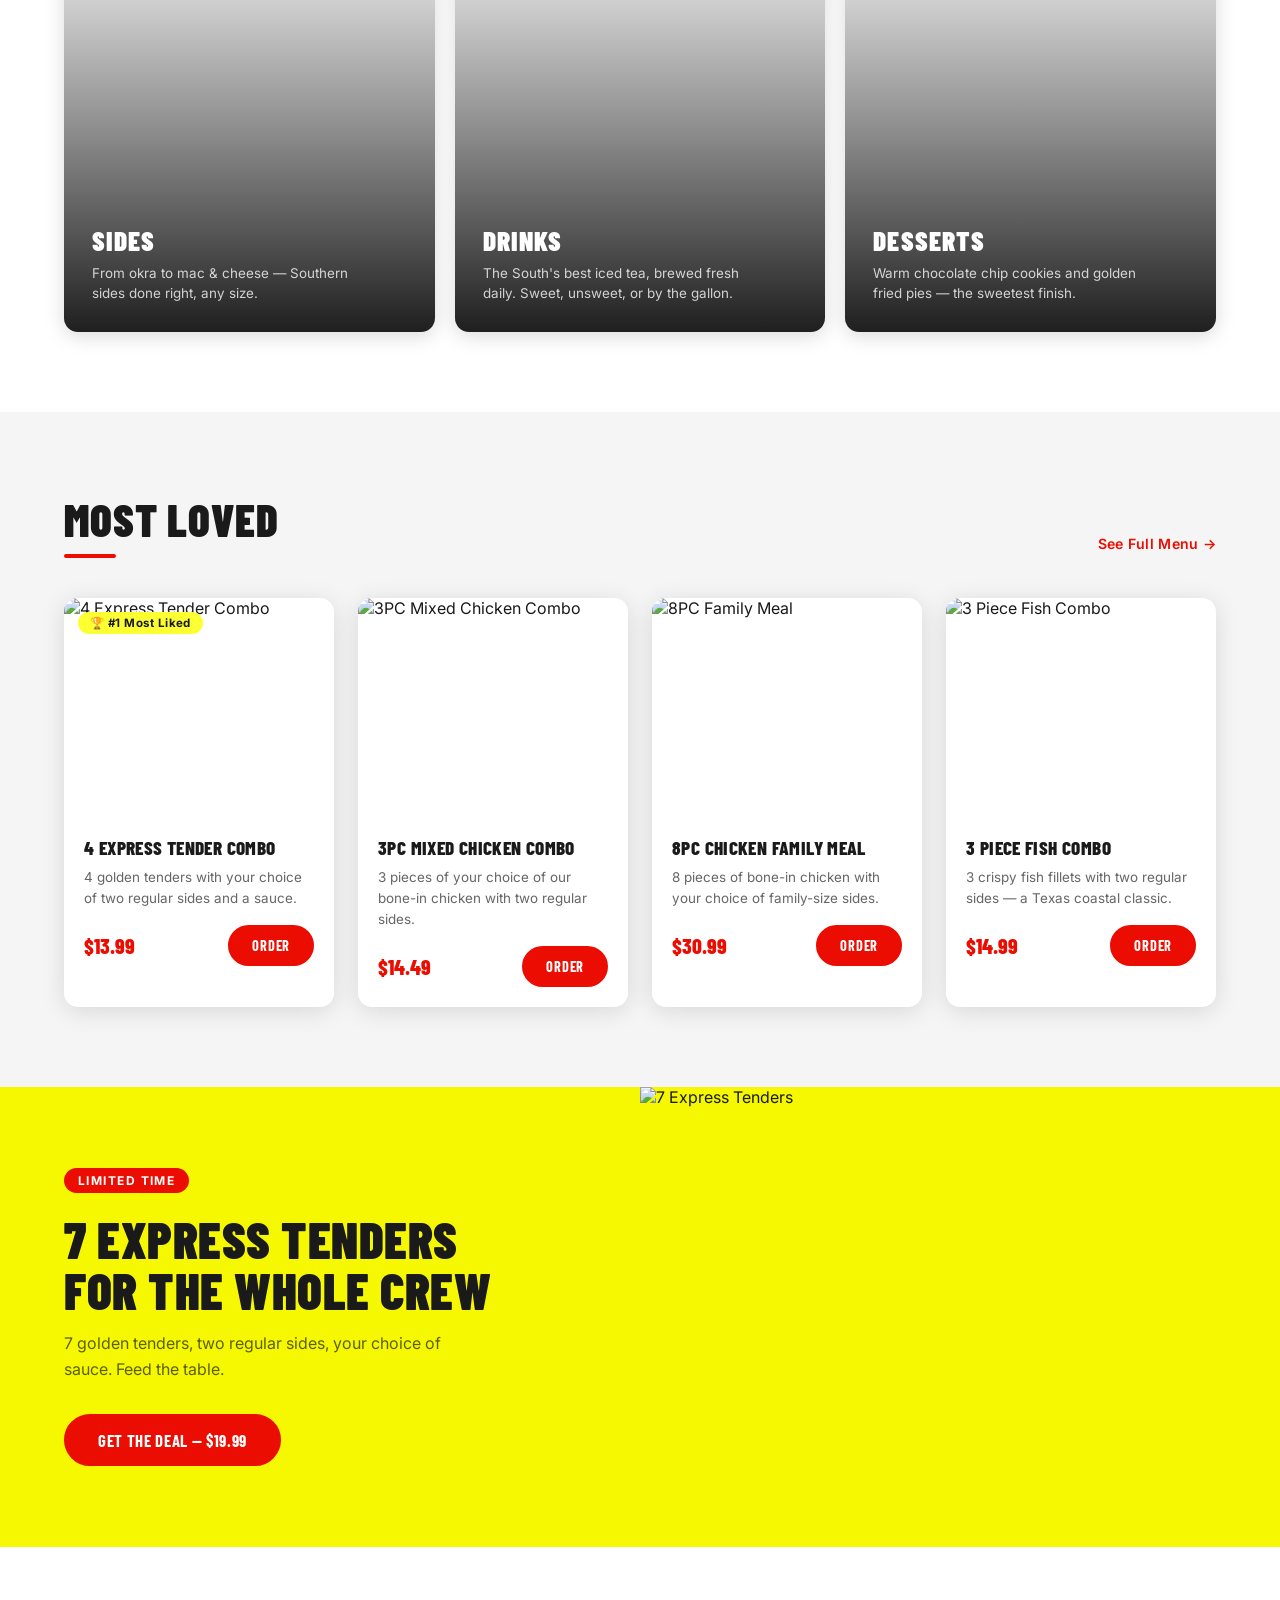
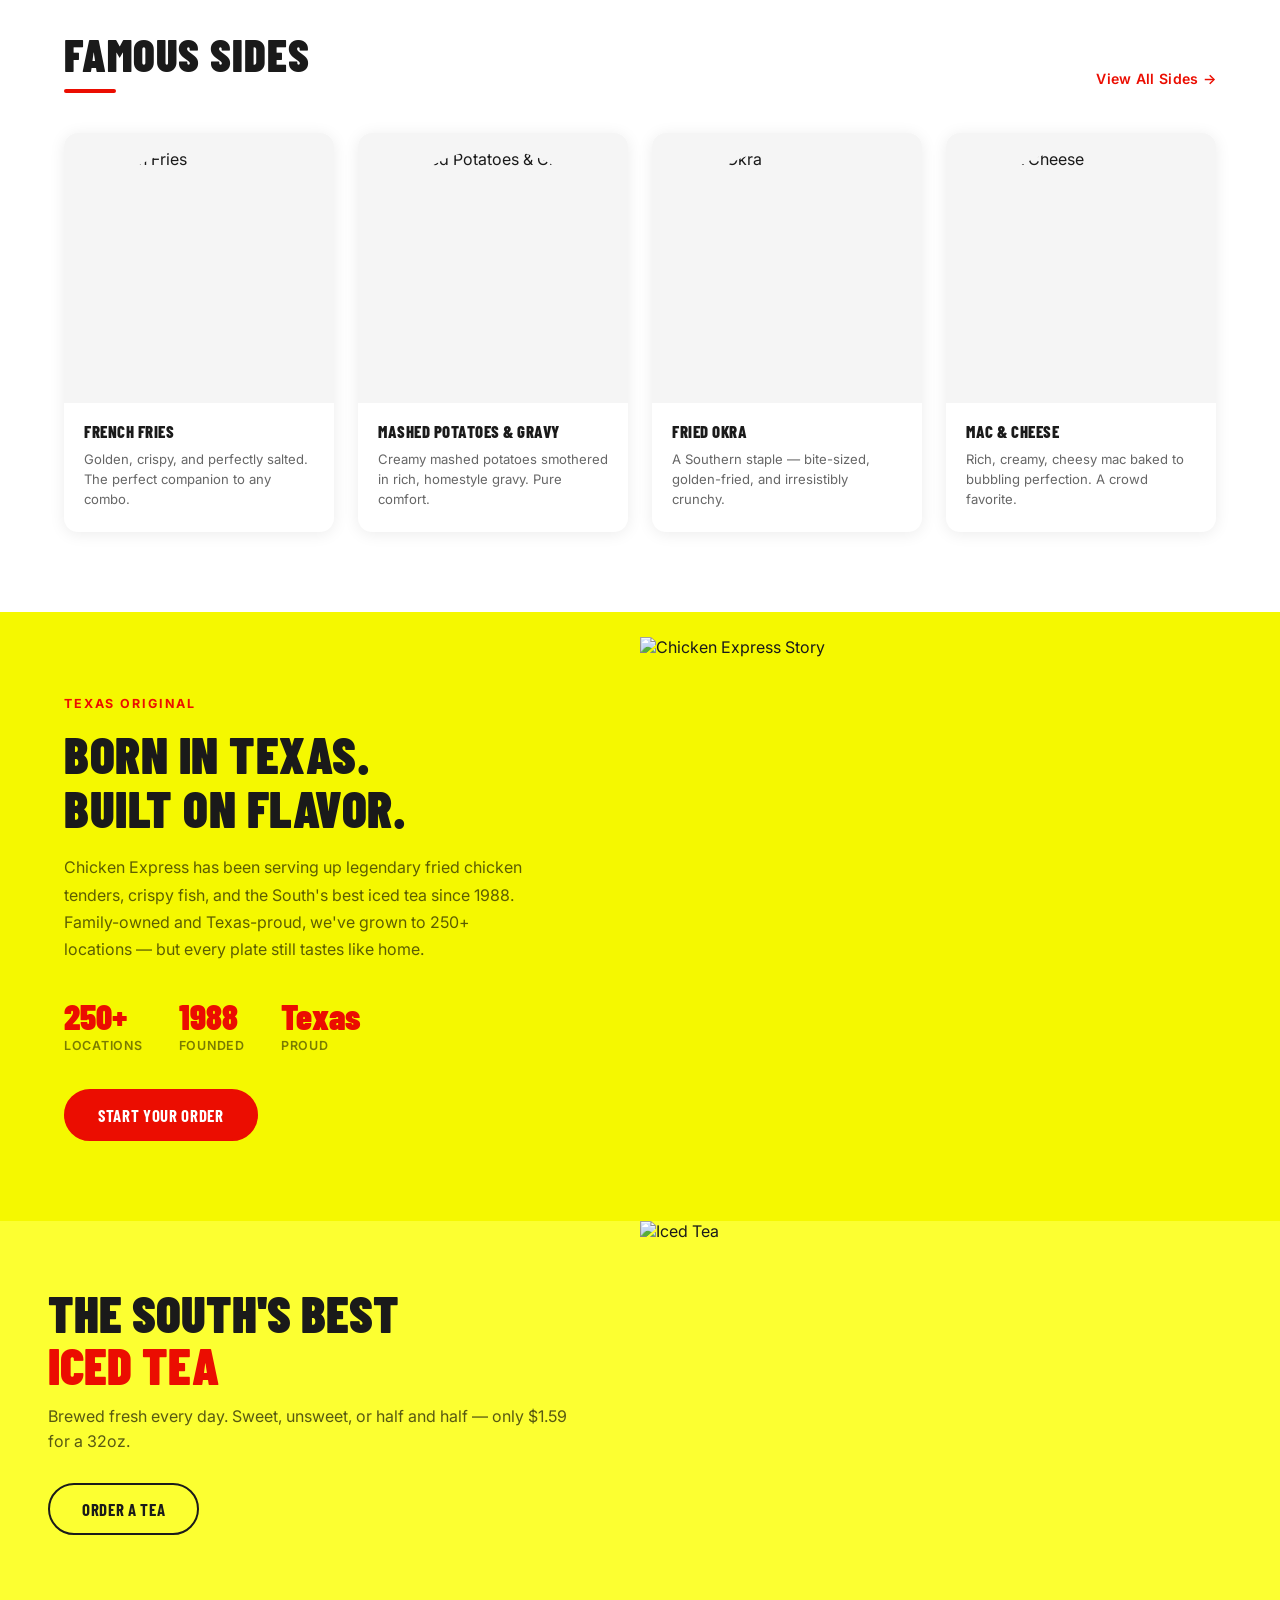
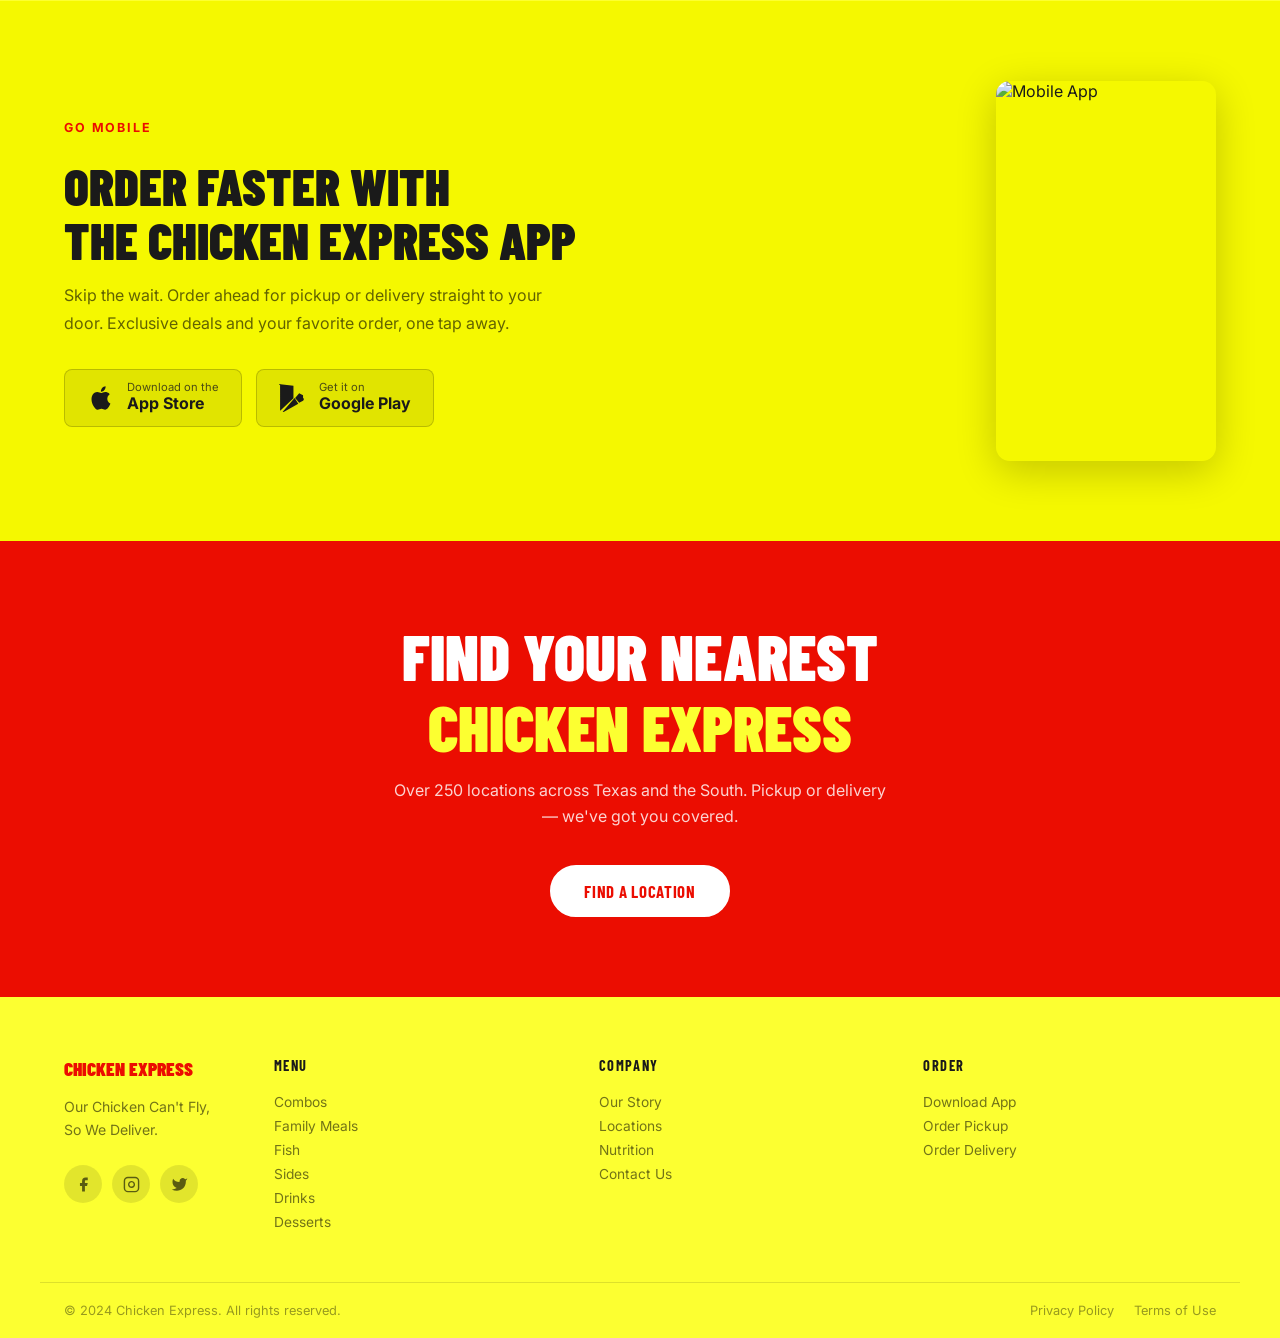
==== commit 3eb0dae7: "Craving cards: full-bleed image, gradient overlay, hover slide-up CTA (TravelCard pattern)" ====
--- a/index.html
+++ b/index.html
@@ -77,68 +77,92 @@
       <div class="craving-grid">
 
         <a href="menu.html#combos" class="craving-card">
-          <div class="craving-img-wrap">
-            <img src="https://images.unsplash.com/photo-1562802378-063ec186a863?w=300&h=300&fit=crop&q=80" alt="Combos" />
-          </div>
-          <div class="craving-body">
-            <h3>Combos</h3>
-            <p>Golden tenders or bone-in chicken paired with two sides of your choice.</p>
-            <span class="craving-link">Explore Combos →</span>
+          <img class="craving-bg" src="https://images.unsplash.com/photo-1562802378-063ec186a863?w=700&h=900&fit=crop&q=85" alt="Combos" />
+          <div class="craving-overlay"></div>
+          <div class="craving-content">
+            <div class="craving-middle">
+              <h3>Combos</h3>
+              <p>Golden tenders or bone-in chicken paired with two sides of your choice.</p>
+            </div>
+            <div class="craving-cta">
+              <span>Explore Combos</span>
+              <svg viewBox="0 0 24 24" fill="none" stroke="currentColor" stroke-width="2.5"><path d="M5 12h14M12 5l7 7-7 7"/></svg>
+            </div>
           </div>
         </a>
 
         <a href="menu.html#family" class="craving-card">
-          <div class="craving-img-wrap">
-            <img src="https://images.unsplash.com/photo-1615141982883-c7ad0e69fd62?w=300&h=300&fit=crop&q=80" alt="Family Meals" />
-          </div>
-          <div class="craving-body">
-            <h3>Family Meals</h3>
-            <p>Feed the whole table. 8 to 30 pieces with family-size sides included.</p>
-            <span class="craving-link">Explore Family Meals →</span>
+          <img class="craving-bg" src="https://images.unsplash.com/photo-1615141982883-c7ad0e69fd62?w=700&h=900&fit=crop&q=85" alt="Family Meals" />
+          <div class="craving-overlay"></div>
+          <div class="craving-content">
+            <div class="craving-middle">
+              <h3>Family Meals</h3>
+              <p>Feed the whole table. 8 to 30 pieces with family-size sides included.</p>
+            </div>
+            <div class="craving-cta">
+              <span>Explore Family Meals</span>
+              <svg viewBox="0 0 24 24" fill="none" stroke="currentColor" stroke-width="2.5"><path d="M5 12h14M12 5l7 7-7 7"/></svg>
+            </div>
           </div>
         </a>
 
         <a href="menu.html#fish" class="craving-card">
-          <div class="craving-img-wrap">
-            <img src="https://images.unsplash.com/photo-1519984388953-d2406bc725e1?w=300&h=300&fit=crop&q=80" alt="Fish" />
-          </div>
-          <div class="craving-body">
-            <h3>Fish</h3>
-            <p>Crispy golden fish fillets — a Texas coastal classic. 2 or 3 pieces.</p>
-            <span class="craving-link">Explore Fish →</span>
+          <img class="craving-bg" src="https://images.unsplash.com/photo-1519984388953-d2406bc725e1?w=700&h=900&fit=crop&q=85" alt="Fish" />
+          <div class="craving-overlay"></div>
+          <div class="craving-content">
+            <div class="craving-middle">
+              <h3>Fish</h3>
+              <p>Crispy golden fish fillets — a Texas coastal classic. 2 or 3 pieces.</p>
+            </div>
+            <div class="craving-cta">
+              <span>Explore Fish</span>
+              <svg viewBox="0 0 24 24" fill="none" stroke="currentColor" stroke-width="2.5"><path d="M5 12h14M12 5l7 7-7 7"/></svg>
+            </div>
           </div>
         </a>
 
         <a href="menu.html#sides" class="craving-card">
-          <div class="craving-img-wrap">
-            <img src="https://images.unsplash.com/photo-1573080496219-bb080dd4f877?w=300&h=300&fit=crop&q=80" alt="Sides" />
-          </div>
-          <div class="craving-body">
-            <h3>Sides</h3>
-            <p>From okra to mac & cheese — Southern sides done right, regular or family size.</p>
-            <span class="craving-link">Explore Sides →</span>
+          <img class="craving-bg" src="https://images.unsplash.com/photo-1573080496219-bb080dd4f877?w=700&h=900&fit=crop&q=85" alt="Sides" />
+          <div class="craving-overlay"></div>
+          <div class="craving-content">
+            <div class="craving-middle">
+              <h3>Sides</h3>
+              <p>From okra to mac & cheese — Southern sides done right, any size.</p>
+            </div>
+            <div class="craving-cta">
+              <span>Explore Sides</span>
+              <svg viewBox="0 0 24 24" fill="none" stroke="currentColor" stroke-width="2.5"><path d="M5 12h14M12 5l7 7-7 7"/></svg>
+            </div>
           </div>
         </a>
 
         <a href="menu.html#drinks" class="craving-card">
-          <div class="craving-img-wrap">
-            <img src="https://images.unsplash.com/photo-1556679343-c7306c1976bc?w=300&h=300&fit=crop&q=80" alt="Drinks" />
-          </div>
-          <div class="craving-body">
-            <h3>Drinks</h3>
-            <p>The South's best iced tea, brewed fresh daily. Sweet, unsweet, or by the gallon.</p>
-            <span class="craving-link">Explore Drinks →</span>
+          <img class="craving-bg" src="https://images.unsplash.com/photo-1556679343-c7306c1976bc?w=700&h=900&fit=crop&q=85" alt="Drinks" />
+          <div class="craving-overlay"></div>
+          <div class="craving-content">
+            <div class="craving-middle">
+              <h3>Drinks</h3>
+              <p>The South's best iced tea, brewed fresh daily. Sweet, unsweet, or by the gallon.</p>
+            </div>
+            <div class="craving-cta">
+              <span>Explore Drinks</span>
+              <svg viewBox="0 0 24 24" fill="none" stroke="currentColor" stroke-width="2.5"><path d="M5 12h14M12 5l7 7-7 7"/></svg>
+            </div>
           </div>
         </a>
 
         <a href="menu.html#desserts" class="craving-card">
-          <div class="craving-img-wrap">
-            <img src="https://images.unsplash.com/photo-1558961363-fa8fdf82db35?w=300&h=300&fit=crop&q=80" alt="Desserts" />
-          </div>
-          <div class="craving-body">
-            <h3>Desserts</h3>
-            <p>Warm chocolate chip cookies and golden fried pies — the sweetest finish.</p>
-            <span class="craving-link">Explore Desserts →</span>
+          <img class="craving-bg" src="https://images.unsplash.com/photo-1558961363-fa8fdf82db35?w=700&h=900&fit=crop&q=85" alt="Desserts" />
+          <div class="craving-overlay"></div>
+          <div class="craving-content">
+            <div class="craving-middle">
+              <h3>Desserts</h3>
+              <p>Warm chocolate chip cookies and golden fried pies — the sweetest finish.</p>
+            </div>
+            <div class="craving-cta">
+              <span>Explore Desserts</span>
+              <svg viewBox="0 0 24 24" fill="none" stroke="currentColor" stroke-width="2.5"><path d="M5 12h14M12 5l7 7-7 7"/></svg>
+            </div>
           </div>
         </a>
 
--- a/css/style.css
+++ b/css/style.css
@@ -454,74 +454,120 @@
 .craving-grid {
   display: grid;
   grid-template-columns: repeat(3, 1fr);
-  gap: 28px;
-}
-
+  gap: 20px;
+}
+
+/* ── Full-bleed image card (TravelCard pattern) ── */
 .craving-card {
-  background: var(--white);
-  border: 1.5px solid var(--light-gray);
+  position: relative;
+  height: 400px;
   border-radius: var(--radius);
-  padding: 32px 28px 28px;
+  overflow: hidden;
+  display: block;
+  box-shadow: 0 4px 20px rgba(0,0,0,0.15);
+  transition: transform 0.3s ease, box-shadow 0.3s ease;
+}
+.craving-card:hover {
+  transform: translateY(-8px);
+  box-shadow: 0 20px 50px rgba(0,0,0,0.28);
+}
+
+/* background image — fills card, zooms on hover */
+.craving-bg {
+  position: absolute;
+  inset: 0;
+  width: 100%;
+  height: 100%;
+  object-fit: cover;
+  transition: transform 0.5s ease;
+}
+.craving-card:hover .craving-bg { transform: scale(1.1); }
+
+/* gradient overlay — strong at bottom, transparent at top */
+.craving-overlay {
+  position: absolute;
+  inset: 0;
+  background: linear-gradient(
+    to top,
+    rgba(0,0,0,0.88) 0%,
+    rgba(0,0,0,0.45) 50%,
+    rgba(0,0,0,0.05) 100%
+  );
+  transition: background 0.3s ease;
+}
+.craving-card:hover .craving-overlay {
+  background: linear-gradient(
+    to top,
+    rgba(0,0,0,0.92) 0%,
+    rgba(0,0,0,0.55) 55%,
+    rgba(0,0,0,0.10) 100%
+  );
+}
+
+/* content sits on top of overlay */
+.craving-content {
+  position: absolute;
+  inset: 0;
   display: flex;
   flex-direction: column;
-  align-items: center;
-  text-align: center;
-  gap: 0;
-  transition: transform var(--transition), box-shadow var(--transition), border-color var(--transition);
-  cursor: pointer;
-}
-.craving-card:hover {
-  transform: translateY(-6px);
-  box-shadow: 0 16px 40px rgba(0,0,0,0.10);
-  border-color: transparent;
-}
-
-.craving-img-wrap {
-  width: 150px;
-  height: 150px;
-  border-radius: 50%;
-  overflow: hidden;
-  margin-bottom: 22px;
-  border: 3px solid var(--light-gray);
-  transition: border-color var(--transition), box-shadow var(--transition);
+  justify-content: flex-end;
+  padding: 28px;
+}
+
+/* middle text — slides up on hover to make room for CTA */
+.craving-middle {
+  transform: translateY(0);
+  transition: transform 0.45s cubic-bezier(0.4,0,0.2,1);
+}
+.craving-card:hover .craving-middle {
+  transform: translateY(-52px);
+}
+.craving-middle h3 {
+  font-family: 'Barlow Condensed', sans-serif;
+  font-size: 1.7rem;
+  font-weight: 900;
+  color: var(--white);
+  text-transform: uppercase;
+  letter-spacing: 0.04em;
+  margin-bottom: 8px;
+  line-height: 1;
+}
+.craving-middle p {
+  font-size: 0.84rem;
+  color: rgba(255,255,255,0.78);
+  line-height: 1.55;
+  max-width: 280px;
+}
+
+/* CTA button — hidden below, slides up & fades in on hover */
+.craving-cta {
+  position: absolute;
+  bottom: -60px;
+  left: 28px;
+  right: 28px;
+  opacity: 0;
+  display: flex;
+  align-items: center;
+  justify-content: space-between;
+  background: var(--red);
+  color: var(--white);
+  font-family: 'Barlow Condensed', sans-serif;
+  font-size: 1rem;
+  font-weight: 700;
+  letter-spacing: 0.05em;
+  text-transform: uppercase;
+  padding: 13px 20px;
+  border-radius: var(--radius-sm);
+  transition: bottom 0.45s cubic-bezier(0.4,0,0.2,1), opacity 0.35s ease;
+}
+.craving-cta svg {
+  width: 18px; height: 18px;
   flex-shrink: 0;
 }
-.craving-img-wrap img {
-  width: 100%; height: 100%;
-  object-fit: cover;
-  transition: transform 0.45s ease;
-}
-.craving-card:hover .craving-img-wrap {
-  border-color: var(--red);
-  box-shadow: 0 0 0 4px rgba(235,13,1,0.12);
-}
-.craving-card:hover .craving-img-wrap img { transform: scale(1.07); }
-
-.craving-body { display: flex; flex-direction: column; align-items: center; }
-.craving-body h3 {
-  font-family: 'Barlow Condensed', sans-serif;
-  font-size: 1.2rem;
-  font-weight: 800;
-  color: var(--text-main);
-  text-transform: uppercase;
-  letter-spacing: 0.04em;
-  margin-bottom: 10px;
-}
-.craving-body p {
-  font-size: 0.85rem;
-  color: var(--text-muted);
-  line-height: 1.6;
-  margin-bottom: 16px;
-  max-width: 240px;
-}
-.craving-link {
-  font-size: 0.82rem;
-  font-weight: 700;
-  color: var(--red);
-  letter-spacing: 0.03em;
-  transition: color var(--transition);
-}
-.craving-card:hover .craving-link { color: var(--red-dark); }
+.craving-card:hover .craving-cta {
+  bottom: 28px;
+  opacity: 1;
+}
 
 /* ============================================================
    FEATURED SECTION
@@ -1479,7 +1525,7 @@
   .menu-grid  { grid-template-columns: repeat(2, 1fr); }
   .sides-grid { grid-template-columns: repeat(3, 1fr); }
 
-  .craving-grid { grid-template-columns: repeat(2, 1fr); gap: 20px; }
+  .craving-grid { grid-template-columns: repeat(2, 1fr); gap: 16px; }
   .sides-cards-grid { grid-template-columns: repeat(2, 1fr); }
   .promo-inner  { grid-template-columns: 1fr; }
   .promo-img    { height: 300px; }
@@ -1534,8 +1580,8 @@
 
   .sides-section { padding: 52px 0; }
   .sides-cards-grid { grid-template-columns: repeat(2, 1fr); gap: 16px; }
-  .craving-grid { grid-template-columns: 1fr 1fr; gap: 16px; }
-  .craving-img-wrap { width: 120px; height: 120px; }
+  .craving-grid { grid-template-columns: 1fr 1fr; gap: 12px; }
+  .craving-card { height: 300px; }
 }
 
 /* ============================================================
